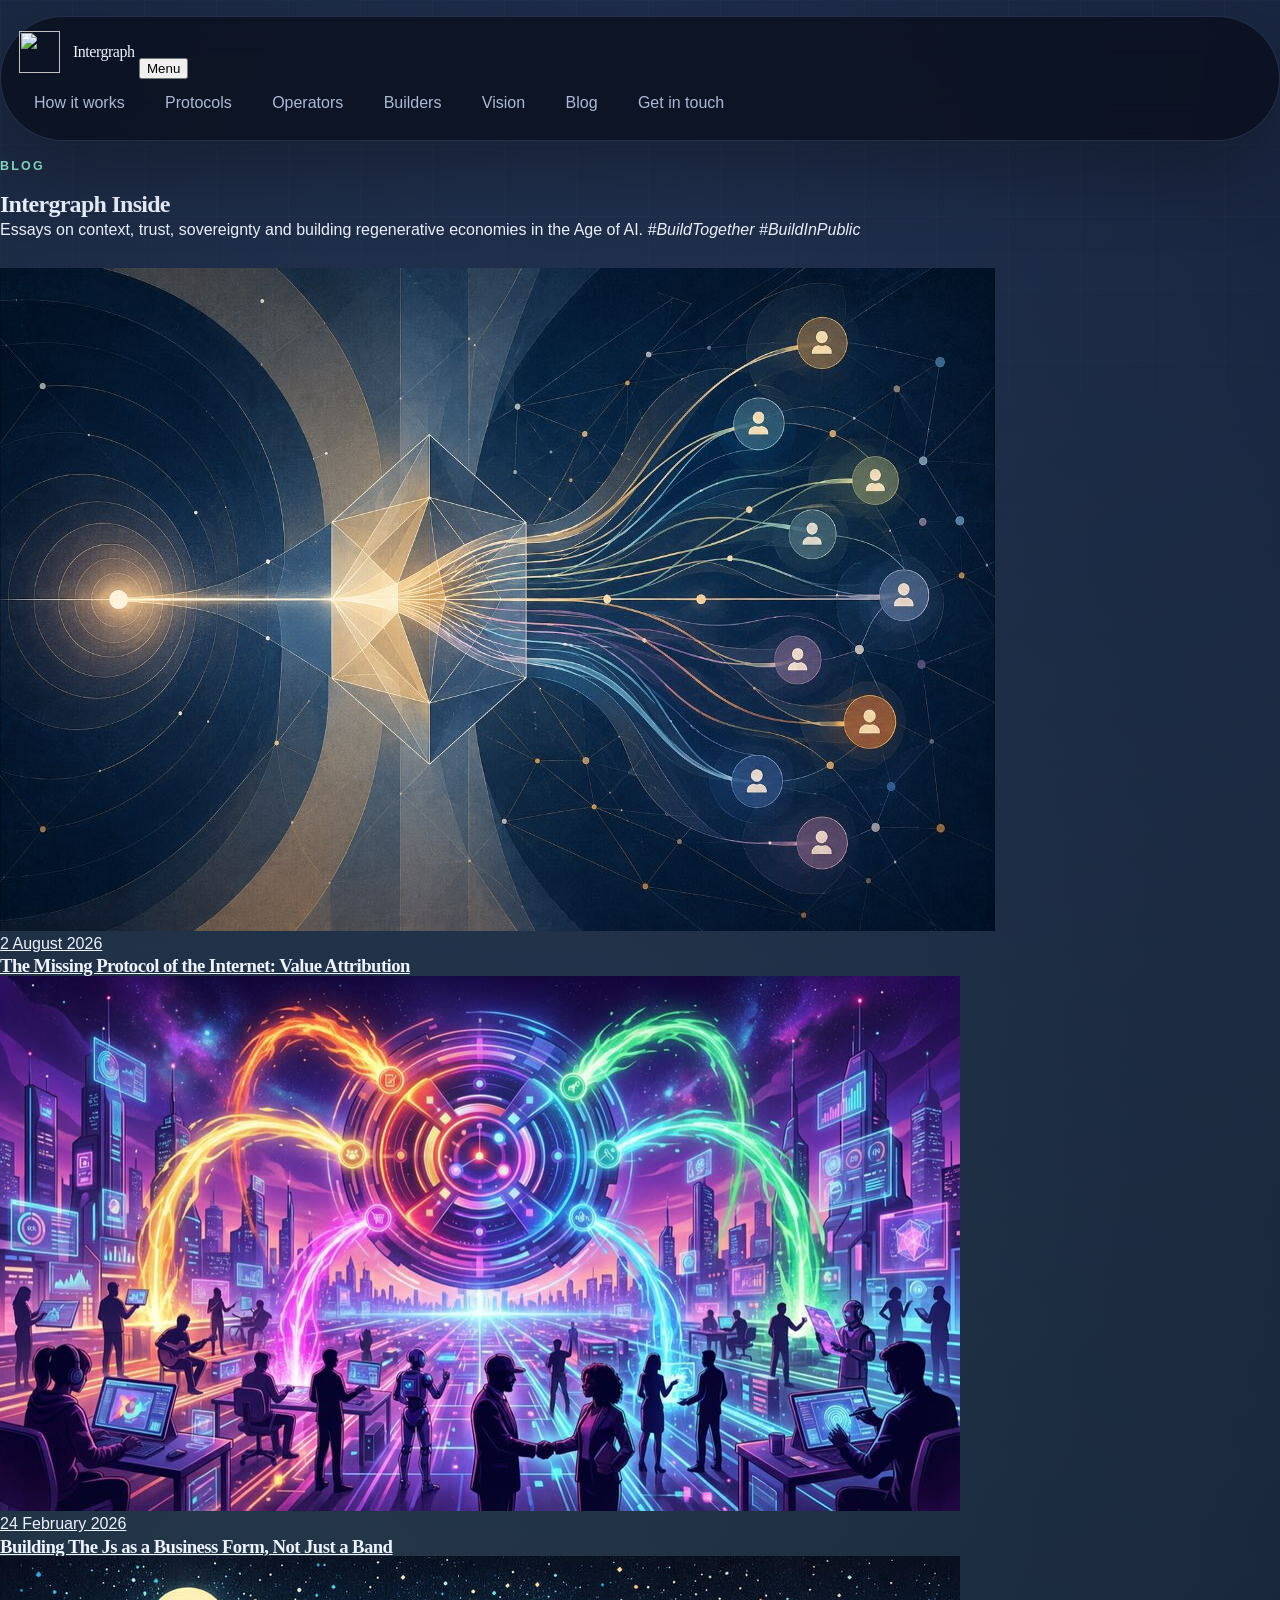
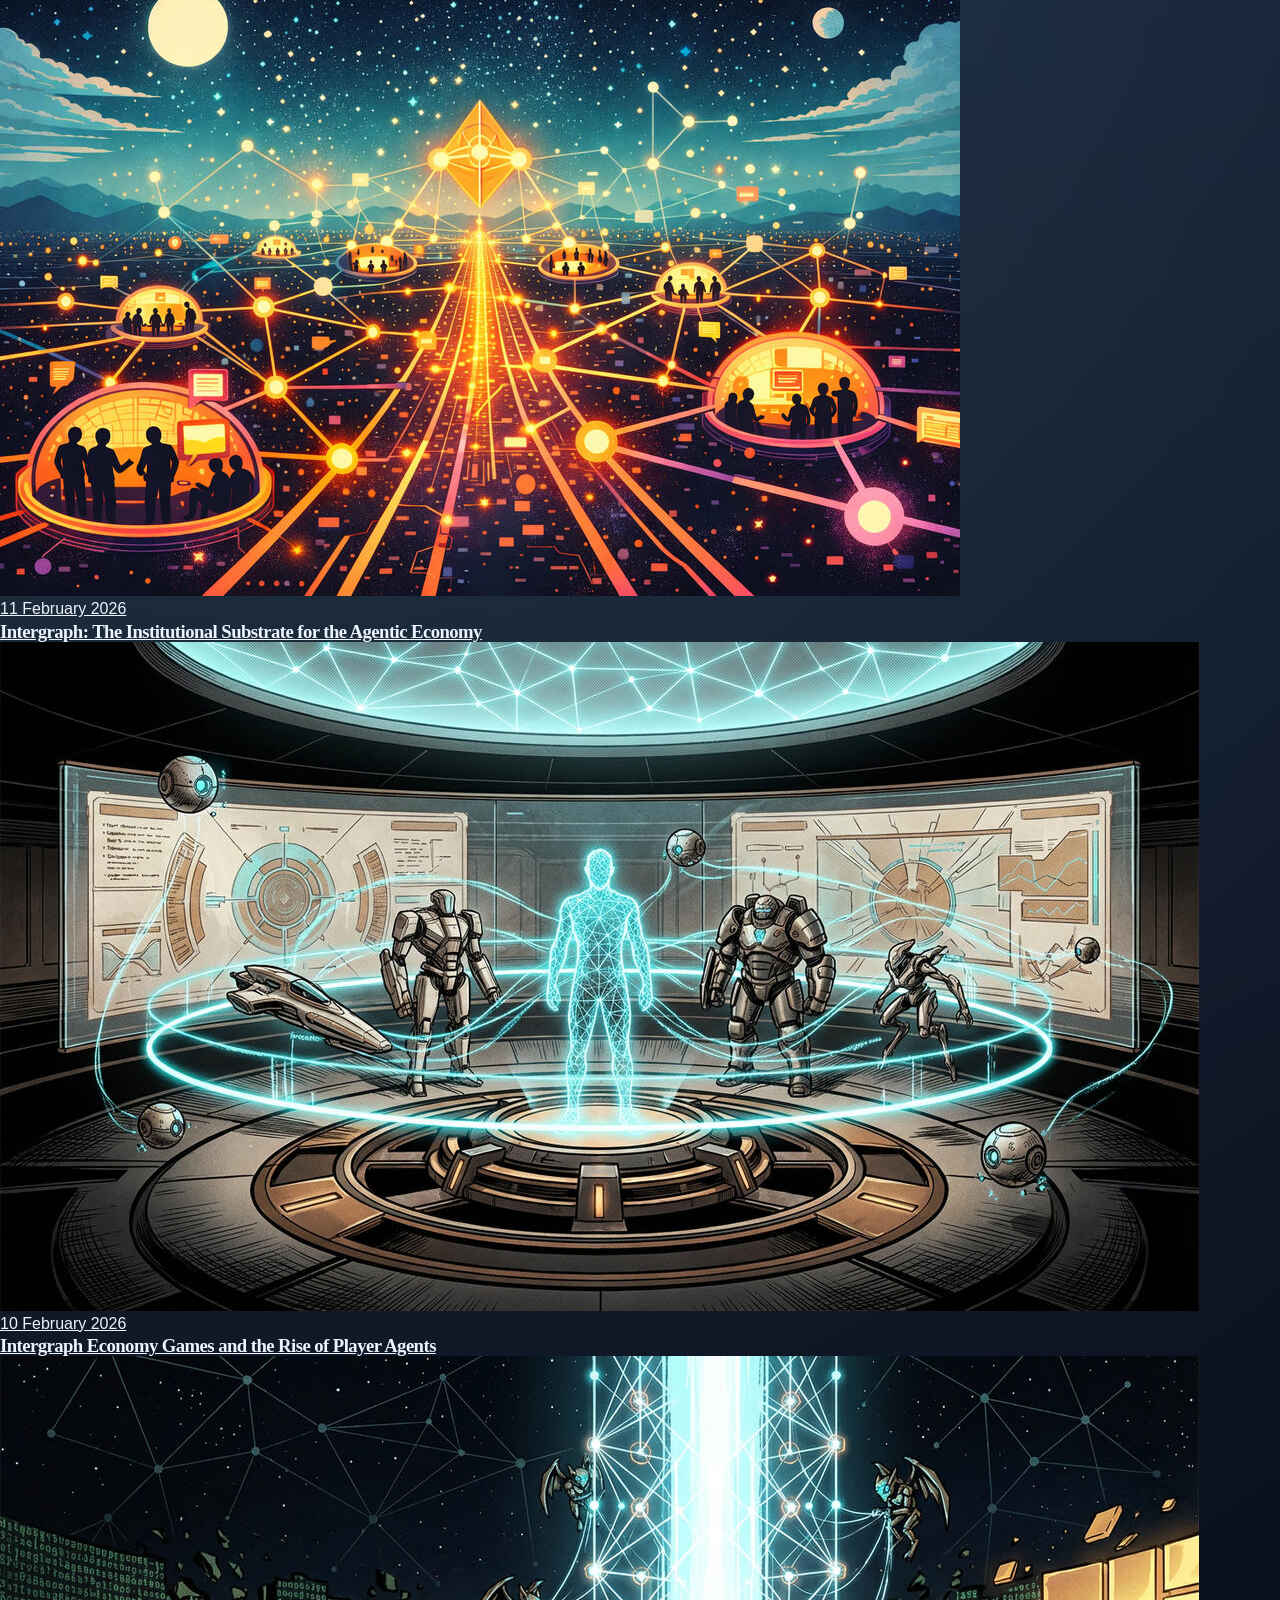
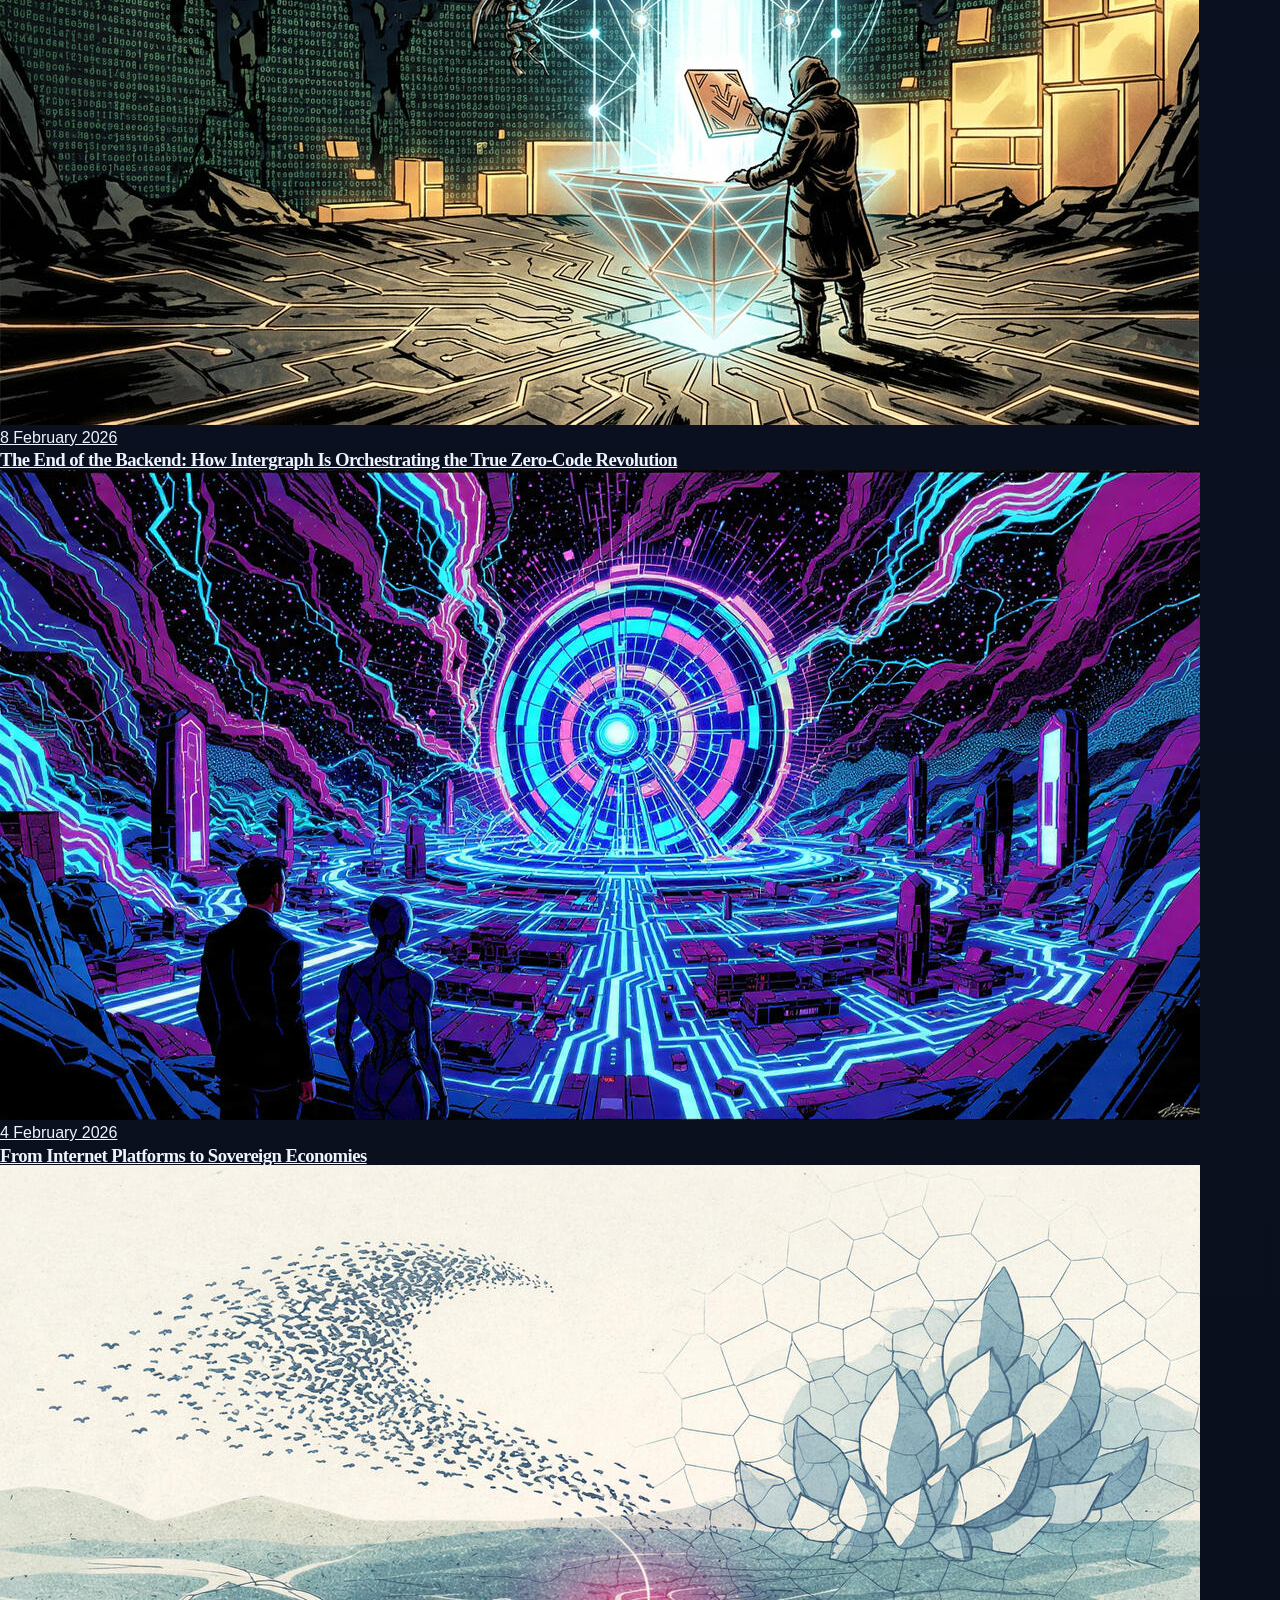
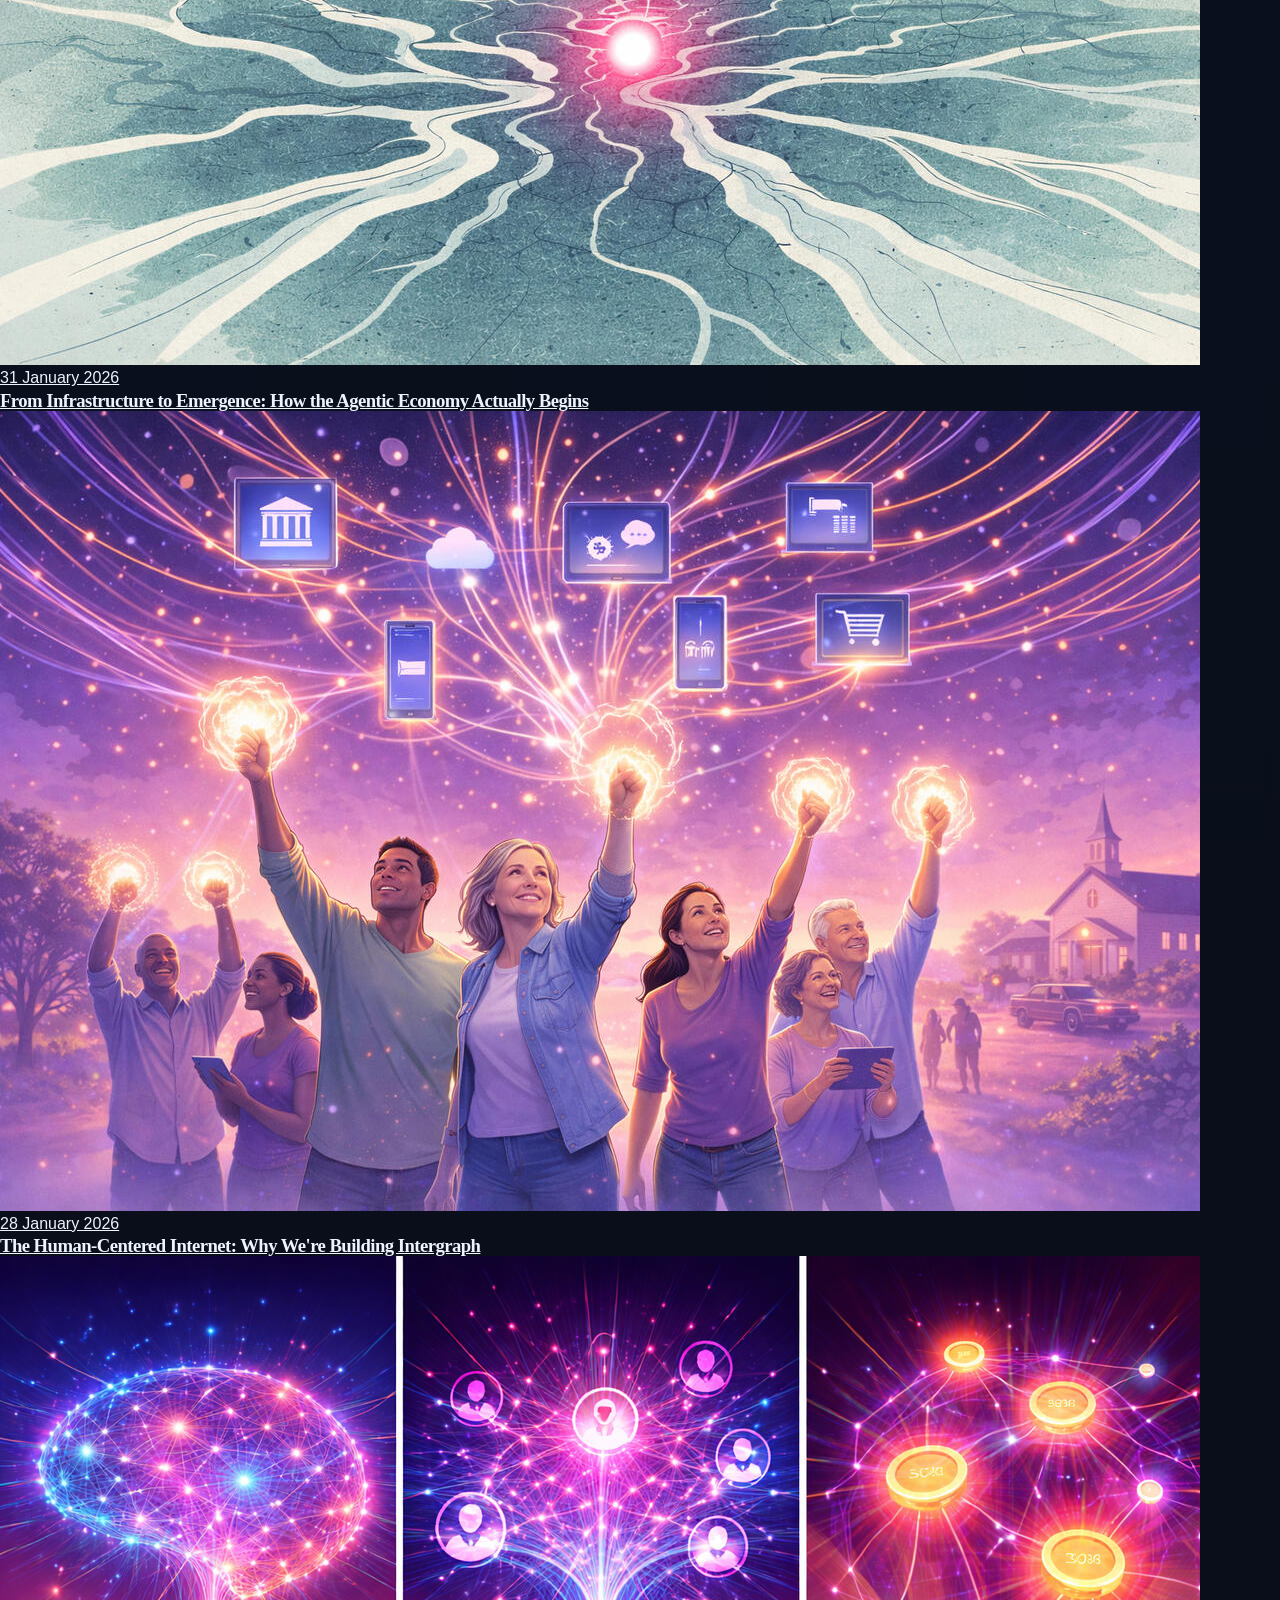
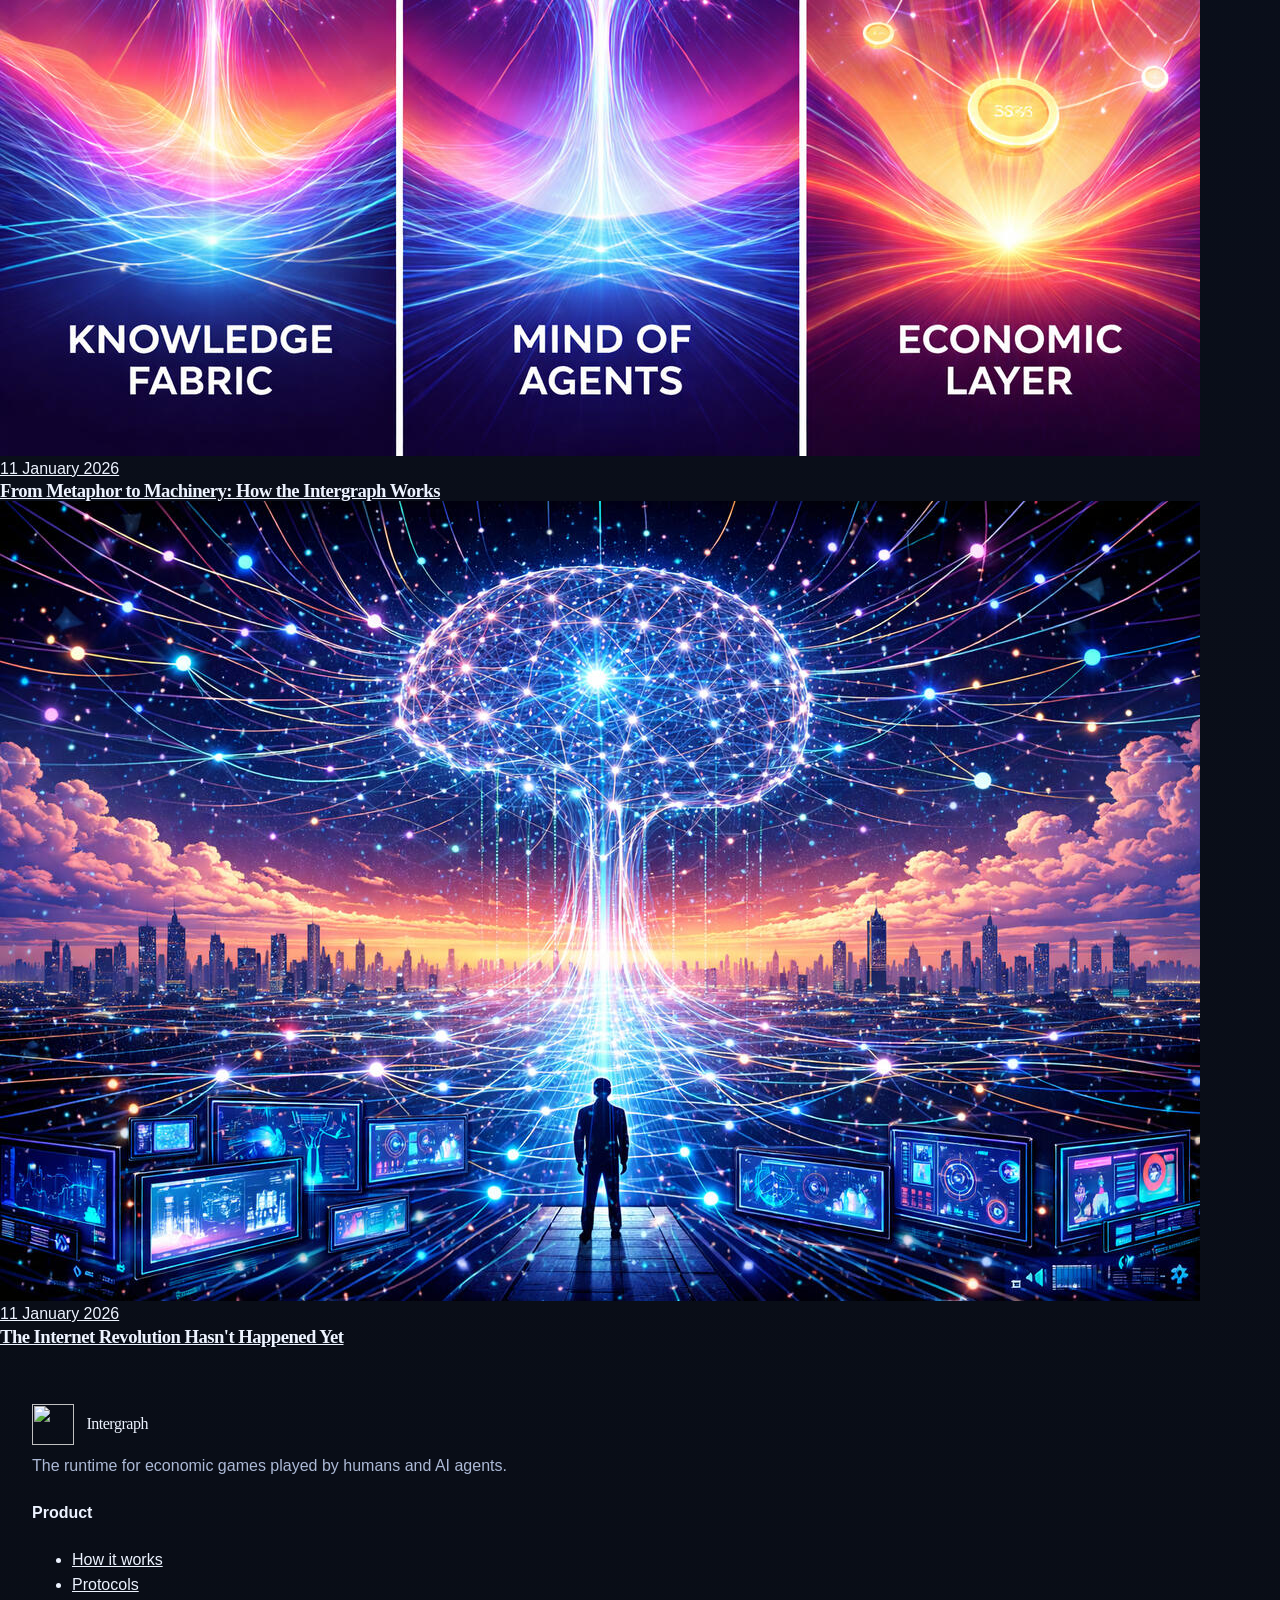
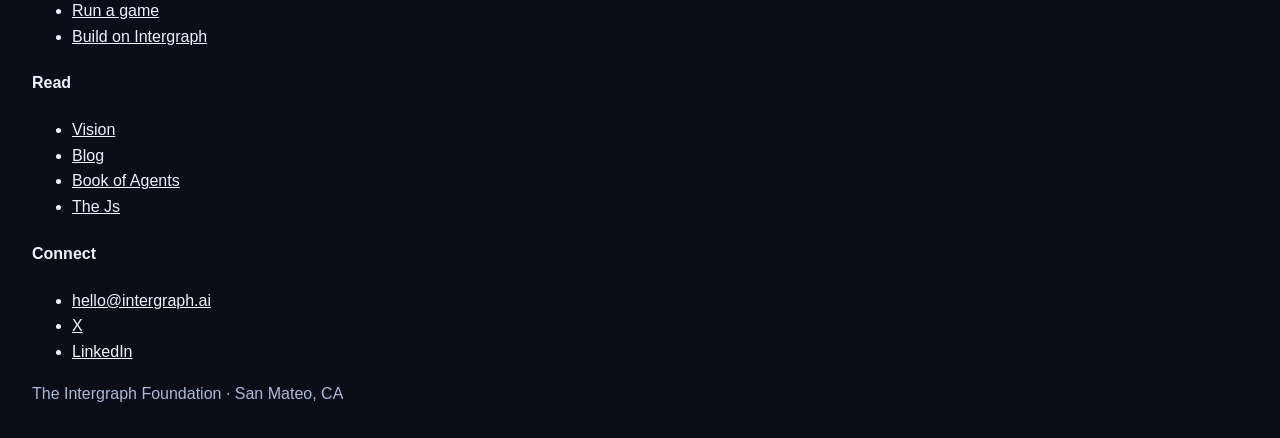
==== blog.html @ 526eb5ce "Move vision, team and contact to vision.html; add blog page and README Co-Authored-By: Claude Opus 5" ====
<!doctype html>
<html lang="en">
  <head>
    <meta charset="utf-8" />
    <meta name="viewport" content="width=device-width, initial-scale=1" />
    <title>Blog · Intergraph</title>
    <meta name="description" content="Intergraph Inside: essays on context, trust, sovereignty and regenerative economies." />
    <meta property="og:title" content="Blog · Intergraph" />
    <meta property="og:description" content="Intergraph Inside: essays on context, trust, sovereignty and regenerative economies." />
    <meta property="og:type" content="website" />
    <meta property="og:image" content="https://intergraph.ai/assets/images/card.jpg" />
    <meta property="og:url" content="https://intergraph.ai/blog.html" />
    <link rel="icon" href="assets/images/logo.png" />
    <link rel="stylesheet" href="styles.css" />
  </head>
  <body>
    <header class="site-header">
      <div class="wrap header-inner">
        <a class="brand" href="index.html">
          <img src="assets/images/logo.png" alt="" width="34" height="34" />
          <span>Intergraph</span>
        </a>
        <button class="nav-toggle" type="button" aria-expanded="false" aria-controls="site-nav">Menu</button>
        <nav class="site-nav" id="site-nav" aria-label="Primary">
          <a href="how-it-works.html">How it works</a>
          <a href="protocols.html">Protocols</a>
          <a href="operators.html">Operators</a>
          <a href="builders.html">Builders</a>
          <a href="vision.html">Vision</a>
          <a href="blog.html">Blog</a>
          <a class="nav-cta" href="mailto:hello@intergraph.ai">Get in touch</a>
        </nav>
      </div>
    </header>

    <main>
      <section class="page-hero">
        <div class="wrap">
          <p class="eyebrow">Blog</p>
          <h1>Intergraph Inside</h1>
          <p class="lede">
            Essays on context, trust, sovereignty and building regenerative economies in the Age of
            AI. <em>#BuildTogether #BuildInPublic</em>
          </p>
        </div>
      </section>

      <section class="section">
        <div class="wrap grid grid-3">
          <a class="card post-card" href="https://www.awake.ventures/p/the-missing-protocol-of-the-internet-value-attribution-fcytolyjbrwho7w7" target="_blank" rel="noreferrer">
            <img src="assets/images/image15.jpg" alt="" loading="lazy" />
            <div><time datetime="2026-08-02">2 August 2026</time><h3>The Missing Protocol of the Internet: Value Attribution</h3></div>
          </a>
          <a class="card post-card" href="https://www.awake.ventures/p/building-the-js-as-a-business-form-not-just-a-band-jkzgqkueb82znxf4" target="_blank" rel="noreferrer">
            <img src="assets/images/image14.jpg" alt="" loading="lazy" />
            <div><time datetime="2026-02-24">24 February 2026</time><h3>Building The Js as a Business Form, Not Just a Band</h3></div>
          </a>
          <a class="card post-card" href="https://www.awake.ventures/p/intergraph-the-institutional-substrate-for-the-agentic-economy-n8fk56ltr461ymui" target="_blank" rel="noreferrer">
            <img src="assets/images/image13.jpg" alt="" loading="lazy" />
            <div><time datetime="2026-02-11">11 February 2026</time><h3>Intergraph: The Institutional Substrate for the Agentic Economy</h3></div>
          </a>
          <a class="card post-card" href="https://www.awake.ventures/p/intergraph-economy-games-and-the-rise-of-player-agents-1vlskvpeoc2h6q0u" target="_blank" rel="noreferrer">
            <img src="assets/images/image10.jpg" alt="" loading="lazy" />
            <div><time datetime="2026-02-10">10 February 2026</time><h3>Intergraph Economy Games and the Rise of Player Agents</h3></div>
          </a>
          <a class="card post-card" href="https://www.awake.ventures/p/the-end-of-the-backend-how-intergraph-is-orchestrating-the-true-zerocode-revolution-yx8cnd2tygmxyt25" target="_blank" rel="noreferrer">
            <img src="assets/images/image01.jpg" alt="" loading="lazy" />
            <div><time datetime="2026-02-08">8 February 2026</time><h3>The End of the Backend: How Intergraph Is Orchestrating the True Zero‑Code Revolution</h3></div>
          </a>
          <a class="card post-card" href="https://www.awake.ventures/p/from-internet-platforms-to-sovereign-economies-c7xu00wvlhmktltr" target="_blank" rel="noreferrer">
            <img src="assets/images/image08.jpg" alt="" loading="lazy" />
            <div><time datetime="2026-02-04">4 February 2026</time><h3>From Internet Platforms to Sovereign Economies</h3></div>
          </a>
          <a class="card post-card" href="https://www.awake.ventures/p/from-infrastructure-to-emergence-how-the-agentic-economy-actually-begins-s2h5edu0q4ox8d30" target="_blank" rel="noreferrer">
            <img src="assets/images/image05.jpg" alt="" loading="lazy" />
            <div><time datetime="2026-01-31">31 January 2026</time><h3>From Infrastructure to Emergence: How the Agentic Economy Actually Begins</h3></div>
          </a>
          <a class="card post-card" href="https://www.awake.ventures/p/the-human-centered-internet-why-were-building-intergraph-967ids7xhl5o44b8" target="_blank" rel="noreferrer">
            <img src="assets/images/image06.jpg" alt="" loading="lazy" />
            <div><time datetime="2026-01-28">28 January 2026</time><h3>The Human-Centered Internet: Why We're Building Intergraph</h3></div>
          </a>
          <a class="card post-card" href="https://www.awake.ventures/p/from-metaphor-to-machinery-how-the-intergraph-works-i412mglx9ot097x4" target="_blank" rel="noreferrer">
            <img src="assets/images/image07.jpg" alt="" loading="lazy" />
            <div><time datetime="2026-01-11">11 January 2026</time><h3>From Metaphor to Machinery: How the Intergraph Works</h3></div>
          </a>
          <a class="card post-card" href="https://www.awake.ventures/p/the-internet-revolution-hasnt-happened-yet-upe2ppjrzd1y9skc" target="_blank" rel="noreferrer">
            <img src="assets/images/image04.jpg" alt="" loading="lazy" />
            <div><time datetime="2026-01-11">11 January 2026</time><h3>The Internet Revolution Hasn't Happened Yet</h3></div>
          </a>
        </div>
      </section>
    </main>

    <footer class="site-footer">
      <div class="wrap">
        <div class="footer-grid">
          <div>
            <a class="brand" href="index.html">
              <img src="assets/images/logo.png" alt="" width="34" height="34" />
              <span>Intergraph</span>
            </a>
            <p class="footer-note">The runtime for economic games played by humans and AI agents.</p>
          </div>
          <div>
            <h4>Product</h4>
            <ul>
              <li><a href="how-it-works.html">How it works</a></li>
              <li><a href="protocols.html">Protocols</a></li>
              <li><a href="operators.html">Run a game</a></li>
              <li><a href="builders.html">Build on Intergraph</a></li>
            </ul>
          </div>
          <div>
            <h4>Read</h4>
            <ul>
              <li><a href="vision.html">Vision</a></li>
              <li><a href="blog.html">Blog</a></li>
              <li><a href="https://BookOfAgents.com" target="_blank" rel="noreferrer">Book of Agents</a></li>
              <li><a href="https://www.jointhejs.com" target="_blank" rel="noreferrer">The Js</a></li>
            </ul>
          </div>
          <div>
            <h4>Connect</h4>
            <ul>
              <li><a href="mailto:hello@intergraph.ai">hello@intergraph.ai</a></li>
              <li><a href="https://x.com/IntergraphAI" target="_blank" rel="noreferrer">X</a></li>
              <li><a href="https://www.linkedin.com/company/intergraph-ai" target="_blank" rel="noreferrer">LinkedIn</a></li>
            </ul>
          </div>
        </div>
        <p class="footer-note">The Intergraph Foundation · San Mateo, CA</p>
      </div>
    </footer>

    <script src="script.js"></script>
  </body>
</html>
---- styles.css ----
:root {
  --bg: #0b1020;
  --bg-soft: rgba(12, 20, 38, 0.78);
  --panel: rgba(17, 27, 50, 0.8);
  --panel-strong: rgba(10, 16, 31, 0.9);
  --line: rgba(160, 186, 255, 0.16);
  --line-strong: rgba(160, 186, 255, 0.28);
  --text: #edf3ff;
  --muted: #acb9d6;
  --accent: #8ee3cf;
  --accent-strong: #ffc76b;
  --shadow: 0 30px 80px rgba(0, 0, 0, 0.28);
  --radius: 28px;
  --radius-sm: 18px;
  --max-width: 1240px;
}

* {
  box-sizing: border-box;
}

html {
  scroll-behavior: smooth;
}

body {
  margin: 0;
  min-width: 320px;
  color: var(--text);
  background:
    radial-gradient(circle at top, rgba(122, 162, 255, 0.2), transparent 34%),
    radial-gradient(circle at 20% 20%, rgba(142, 227, 207, 0.14), transparent 26%),
    linear-gradient(180deg, #08101f 0%, #0b1020 40%, #090d16 100%);
  font-family: "Avenir Next", "Segoe UI", "Helvetica Neue", sans-serif;
  line-height: 1.6;
}

body::before {
  position: fixed;
  inset: 0;
  z-index: -1;
  pointer-events: none;
  content: "";
  background-image:
    linear-gradient(rgba(255, 255, 255, 0.045) 1px, transparent 1px),
    linear-gradient(90deg, rgba(255, 255, 255, 0.045) 1px, transparent 1px);
  background-size: 72px 72px;
  mask-image: linear-gradient(180deg, rgba(255, 255, 255, 0.45), transparent 88%);
}

a {
  color: inherit;
}

img {
  display: block;
  max-width: 100%;
}

h1,
h2,
h3,
.brand span {
  margin: 0;
  line-height: 1.05;
  letter-spacing: -0.03em;
  font-family: "Iowan Old Style", "Palatino Linotype", "Book Antiqua", Georgia, serif;
}

p {
  margin: 0;
}

.page-shell {
  width: min(calc(100% - 2rem), var(--max-width));
  margin: 0 auto;
  padding: 1.25rem 0 4rem;
}

.site-header {
  position: sticky;
  top: 1rem;
  z-index: 10;
  display: flex;
  align-items: center;
  justify-content: space-between;
  gap: 1rem;
  padding: 0.9rem 1.1rem;
  margin-bottom: 2rem;
  border: 1px solid var(--line);
  border-radius: 999px;
  background: rgba(8, 12, 24, 0.72);
  box-shadow: var(--shadow);
  backdrop-filter: blur(18px);
}

.brand {
  display: inline-flex;
  align-items: center;
  gap: 0.8rem;
  text-decoration: none;
  font-size: 1rem;
}

.brand img {
  width: 2.6rem;
  height: 2.6rem;
  object-fit: contain;
}

.site-nav,
.footer-nav {
  display: flex;
  flex-wrap: wrap;
  justify-content: flex-end;
  gap: 0.6rem;
}

.site-nav a,
.footer-nav a {
  padding: 0.55rem 0.9rem;
  border: 1px solid transparent;
  border-radius: 999px;
  color: var(--muted);
  text-decoration: none;
  transition:
    border-color 160ms ease,
    color 160ms ease,
    background 160ms ease,
    transform 160ms ease;
}

.site-nav a:hover,
.footer-nav a:hover,
.site-nav a:focus-visible,
.footer-nav a:focus-visible,
.button:hover,
.button:focus-visible {
  color: var(--text);
  border-color: var(--line-strong);
  background: rgba(255, 255, 255, 0.05);
  transform: translateY(-1px);
}

.section {
  margin-top: 1.6rem;
}

.hero,
.section-split {
  display: grid;
  grid-template-columns: minmax(0, 1.15fr) minmax(0, 0.85fr);
  gap: 1.25rem;
}

.surface {
  position: relative;
  overflow: hidden;
  border: 1px solid var(--line);
  border-radius: var(--radius);
  background:
    linear-gradient(180deg, rgba(255, 255, 255, 0.04), rgba(255, 255, 255, 0.01)),
    var(--bg-soft);
  box-shadow: var(--shadow);
  backdrop-filter: blur(16px);
}

.surface::after {
  position: absolute;
  inset: 0;
  pointer-events: none;
  content: "";
  border-radius: inherit;
  background: linear-gradient(135deg, rgba(255, 255, 255, 0.08), transparent 28%);
}

.hero-copy,
.hero-art,
.section-intro,
.profile-card,
.section-head,
.longform,
.horizon,
.site-footer {
  padding: clamp(1.4rem, 2.5vw, 2.4rem);
}

.hero-copy {
  display: flex;
  flex-direction: column;
  justify-content: center;
  min-height: 34rem;
}

.eyebrow {
  margin-bottom: 0.9rem;
  color: var(--accent);
  font-size: 0.78rem;
  font-weight: 700;
  letter-spacing: 0.18em;
  text-transform: uppercase;
}

.hero-copy h1,
.section-intro h2,
.longform h2,
.horizon h2 {
  max-width: 13ch;
  font-size: clamp(3rem, 6vw, 5.75rem);
}

.copy,
.section-intro,
.section-head p,
.feature-card p,
.principles-grid p,
.site-footer p,
.profile-copy p,
.blog-card p {
  color: var(--muted);
}

.stack {
  display: grid;
  gap: 1rem;
}

.hero-actions,
.section-actions {
  display: flex;
  flex-wrap: wrap;
  gap: 0.8rem;
  margin-top: 2rem;
}

.button {
  display: inline-flex;
  align-items: center;
  justify-content: center;
  min-height: 3rem;
  padding: 0.8rem 1.25rem;
  border: 1px solid var(--line-strong);
  border-radius: 999px;
  text-decoration: none;
  transition:
    border-color 160ms ease,
    color 160ms ease,
    background 160ms ease,
    transform 160ms ease;
}

.button-primary {
  color: #08101f;
  background: linear-gradient(135deg, var(--accent) 0%, #b3ffe8 100%);
}

.button-secondary {
  background: rgba(255, 255, 255, 0.04);
}

.hero-art {
  display: grid;
  align-content: space-between;
  min-height: 34rem;
  background:
    radial-gradient(circle at top right, rgba(255, 199, 107, 0.18), transparent 34%),
    linear-gradient(180deg, rgba(255, 255, 255, 0.04), rgba(255, 255, 255, 0.01)),
    var(--panel-strong);
}

.hero-logo {
  width: min(100%, 22rem);
  margin: 0 auto;
  filter: drop-shadow(0 25px 40px rgba(0, 0, 0, 0.3));
}

.hero-grid,
.feature-grid,
.principles-grid,
.blog-grid {
  display: grid;
  gap: 1rem;
}

.hero-grid {
  grid-template-columns: repeat(2, minmax(0, 1fr));
}

.mini-panel {
  padding: 1rem;
  border: 1px solid var(--line);
  border-radius: var(--radius-sm);
  background: rgba(255, 255, 255, 0.04);
}

.mini-label {
  display: block;
  margin-bottom: 0.45rem;
  color: var(--accent-strong);
  font-size: 0.78rem;
  letter-spacing: 0.08em;
  text-transform: uppercase;
}

.section-mark {
  width: min(100%, 10rem);
  margin-bottom: 1rem;
}

.large-mark {
  width: min(100%, 14rem);
}

.profile-card {
  display: grid;
  gap: 1.5rem;
  align-items: center;
  background:
    radial-gradient(circle at top left, rgba(142, 227, 207, 0.16), transparent 34%),
    var(--panel);
}

.profile-photo {
  width: min(100%, 19rem);
  aspect-ratio: 4 / 4.7;
  margin: 0 auto;
  border-radius: 1.5rem;
  object-fit: cover;
}

.profile-copy h3,
.blog-card h3,
.feature-card h3,
.principles-grid h3 {
  margin-bottom: 0.6rem;
  font-size: clamp(1.45rem, 2.3vw, 2rem);
}

.blog-shell,
.manifesto {
  display: grid;
  gap: 1.25rem;
}

.section-head {
  display: grid;
  grid-template-columns: 1fr;
  gap: 1.1rem;
  align-items: start;
}

.section-head h2 {
  max-width: 10ch;
  font-size: clamp(2.6rem, 4.6vw, 4.2rem);
  margin-bottom: 0.75rem;
}

.section-head > div {
  min-width: 0;
}

.blog-grid {
  grid-template-columns: repeat(3, minmax(0, 1fr));
}

.blog-card {
  display: grid;
  gap: 1rem;
  padding: 1rem;
  border-radius: 1.5rem;
}

.blog-card img {
  width: 100%;
  aspect-ratio: 16 / 10;
  border-radius: 1rem;
  object-fit: cover;
}

.feature-grid,
.principles-grid {
  grid-template-columns: repeat(2, minmax(0, 1fr));
}

.feature-card,
.principles-grid article {
  padding: 1.4rem;
  border: 1px solid var(--line);
  border-radius: 1.4rem;
  background: rgba(255, 255, 255, 0.03);
}

.longform,
.horizon {
  display: grid;
  gap: 1.5rem;
}

.longform h2,
.horizon h2 {
  max-width: none;
  font-size: clamp(2.3rem, 4vw, 4rem);
}

.contact-form {
  display: grid;
  grid-template-columns: repeat(2, minmax(0, 1fr));
  gap: 0.9rem;
}

.contact-form label {
  display: block;
}

.contact-form-message,
.contact-form button {
  grid-column: 1 / -1;
}

.contact-form input,
.contact-form textarea {
  width: 100%;
  padding: 1rem 1.05rem;
  border: 1px solid var(--line);
  border-radius: 1rem;
  color: var(--text);
  background: rgba(4, 8, 18, 0.45);
  font: inherit;
}

.contact-form textarea {
  min-height: 10rem;
  resize: vertical;
}

.contact-form input::placeholder,
.contact-form textarea::placeholder {
  color: #7d8fb4;
}

.contact-form button {
  cursor: pointer;
  font: inherit;
}

.site-footer {
  display: grid;
  gap: 1rem;
  margin-top: 1.6rem;
}

.sr-only {
  position: absolute;
  width: 1px;
  height: 1px;
  padding: 0;
  margin: -1px;
  overflow: hidden;
  clip: rect(0, 0, 0, 0);
  white-space: nowrap;
  border: 0;
}

@media (max-width: 1100px) {
  .hero,
  .section-split,
  .section-head,
  .blog-grid,
  .feature-grid,
  .principles-grid {
    grid-template-columns: 1fr;
  }

  .hero-copy,
  .hero-art {
    min-height: auto;
  }
}

@media (max-width: 760px) {
  .page-shell {
    width: min(calc(100% - 1rem), var(--max-width));
    padding-top: 0.7rem;
  }

  .site-header {
    position: static;
    border-radius: 1.5rem;
    padding: 1rem;
  }

  .site-nav,
  .footer-nav {
    justify-content: flex-start;
  }

  .hero-copy h1,
  .section-head h2,
  .section-intro h2 {
    font-size: clamp(2.4rem, 12vw, 3.7rem);
  }

  .hero-grid,
  .contact-form {
    grid-template-columns: 1fr;
  }

  .hero-copy,
  .hero-art,
  .section-intro,
  .profile-card,
  .section-head,
  .longform,
  .horizon,
  .site-footer {
    padding: 1.2rem;
  }
}
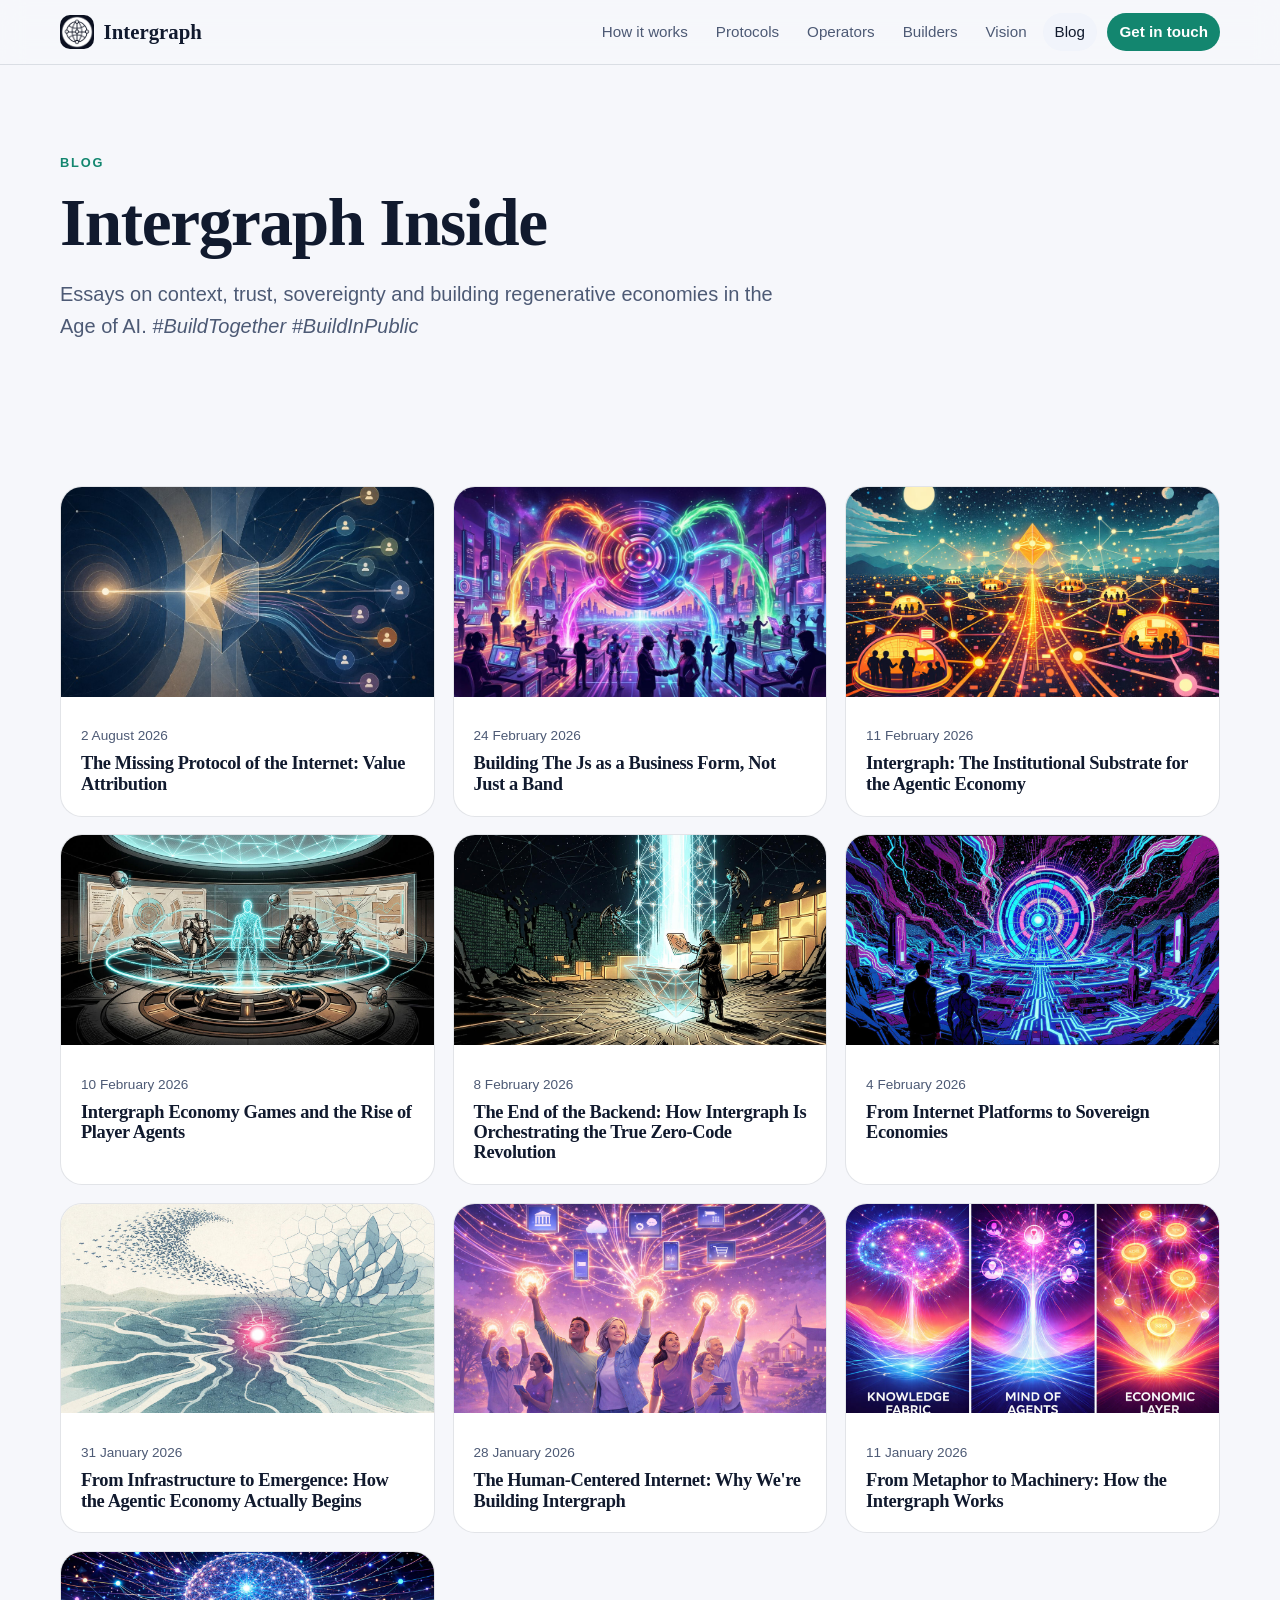
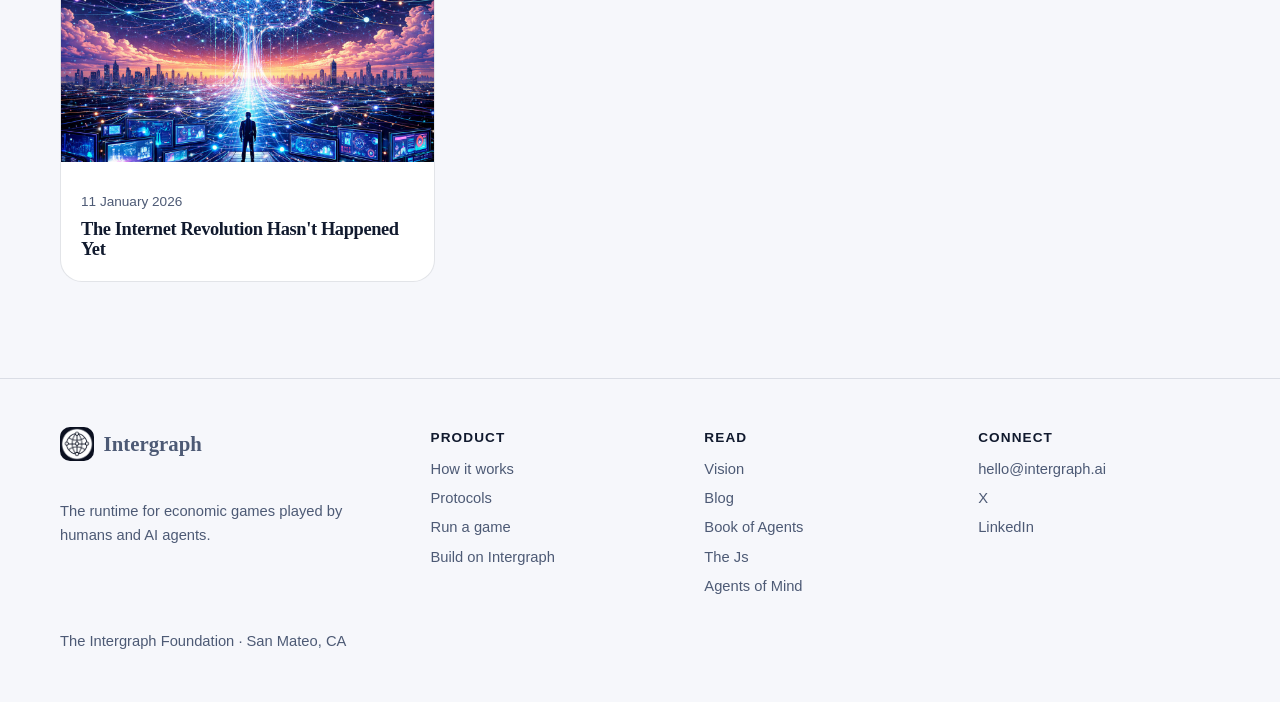
==== commit af1f595b: "Add Agents of Mind case study; drop stale coseller numbers - Home and Operators: Agents of Mind as a" ====
--- a/blog.html
+++ b/blog.html
@@ -117,6 +117,7 @@
               <li><a href="blog.html">Blog</a></li>
               <li><a href="https://BookOfAgents.com" target="_blank" rel="noreferrer">Book of Agents</a></li>
               <li><a href="https://www.jointhejs.com" target="_blank" rel="noreferrer">The Js</a></li>
+              <li><a href="https://agentsofmind.com" target="_blank" rel="noreferrer">Agents of Mind</a></li>
             </ul>
           </div>
           <div>
--- a/styles.css
+++ b/styles.css
@@ -1,18 +1,52 @@
+/* Intergraph site styles. Tokens first; dark is the default brand theme. */
 :root {
   --bg: #0b1020;
-  --bg-soft: rgba(12, 20, 38, 0.78);
-  --panel: rgba(17, 27, 50, 0.8);
-  --panel-strong: rgba(10, 16, 31, 0.9);
+  --bg-2: #0e1528;
+  --panel: #121b33;
+  --panel-2: #172242;
   --line: rgba(160, 186, 255, 0.16);
-  --line-strong: rgba(160, 186, 255, 0.28);
+  --line-strong: rgba(160, 186, 255, 0.32);
   --text: #edf3ff;
   --muted: #acb9d6;
   --accent: #8ee3cf;
+  --accent-ink: #0b1020;
   --accent-strong: #ffc76b;
-  --shadow: 0 30px 80px rgba(0, 0, 0, 0.28);
-  --radius: 28px;
-  --radius-sm: 18px;
-  --max-width: 1240px;
+  --blue: #9db8ff;
+  --code-bg: #0a1122;
+  --badge-live: #8ee3cf;
+  --badge-lib: #9db8ff;
+  --badge-progress: #ffc76b;
+  --badge-planned: #acb9d6;
+  --radius: 22px;
+  --radius-sm: 14px;
+  --max-width: 1160px;
+  --serif: "Iowan Old Style", "Palatino Linotype", "Book Antiqua", Georgia, serif;
+  --sans: "Avenir Next", "Segoe UI", "Helvetica Neue", Arial, sans-serif;
+  --mono: ui-monospace, "SFMono-Regular", Menlo, Consolas, monospace;
+  color-scheme: dark;
+}
+
+@media (prefers-color-scheme: light) {
+  :root:not([data-theme="dark"]) {
+    --bg: #f6f7fb;
+    --bg-2: #eef1f8;
+    --panel: #ffffff;
+    --panel-2: #f1f4fb;
+    --line: rgba(20, 34, 70, 0.12);
+    --line-strong: rgba(20, 34, 70, 0.24);
+    --text: #111a2e;
+    --muted: #4d5a75;
+    --accent: #13866f;
+    --accent-ink: #ffffff;
+    --accent-strong: #a8640a;
+    --blue: #3557b7;
+    --code-bg: #0f1730;
+    --badge-live: #13866f;
+    --badge-lib: #3557b7;
+    --badge-progress: #a8640a;
+    --badge-planned: #5d6880;
+    color-scheme: light;
+  }
 }
 
 * {
@@ -26,30 +60,12 @@
 body {
   margin: 0;
   min-width: 320px;
+  background: var(--bg);
   color: var(--text);
-  background:
-    radial-gradient(circle at top, rgba(122, 162, 255, 0.2), transparent 34%),
-    radial-gradient(circle at 20% 20%, rgba(142, 227, 207, 0.14), transparent 26%),
-    linear-gradient(180deg, #08101f 0%, #0b1020 40%, #090d16 100%);
-  font-family: "Avenir Next", "Segoe UI", "Helvetica Neue", sans-serif;
+  font-family: var(--sans);
+  font-size: 17px;
   line-height: 1.6;
-}
-
-body::before {
-  position: fixed;
-  inset: 0;
-  z-index: -1;
-  pointer-events: none;
-  content: "";
-  background-image:
-    linear-gradient(rgba(255, 255, 255, 0.045) 1px, transparent 1px),
-    linear-gradient(90deg, rgba(255, 255, 255, 0.045) 1px, transparent 1px);
-  background-size: 72px 72px;
-  mask-image: linear-gradient(180deg, rgba(255, 255, 255, 0.45), transparent 88%);
-}
-
-a {
-  color: inherit;
+  overflow-x: hidden;
 }
 
 img {
@@ -57,179 +73,268 @@
   max-width: 100%;
 }
 
+a {
+  color: inherit;
+}
+
+p {
+  margin: 0;
+}
+
 h1,
 h2,
-h3,
-.brand span {
+h3 {
   margin: 0;
-  line-height: 1.05;
-  letter-spacing: -0.03em;
-  font-family: "Iowan Old Style", "Palatino Linotype", "Book Antiqua", Georgia, serif;
-}
-
-p {
+  font-family: var(--serif);
+  font-weight: 600;
+  line-height: 1.1;
+  letter-spacing: -0.02em;
+}
+
+h1 {
+  font-size: clamp(2.3rem, 6vw, 4.2rem);
+}
+
+h2 {
+  font-size: clamp(1.8rem, 3.6vw, 2.6rem);
+}
+
+h3 {
+  font-size: 1.25rem;
+}
+
+code,
+pre {
+  font-family: var(--mono);
+  font-size: 0.88em;
+}
+
+:not(pre) > code {
+  padding: 0.1em 0.35em;
+  border: 1px solid var(--line);
+  border-radius: 6px;
+  background: var(--panel-2);
+  overflow-wrap: anywhere;
+}
+
+pre {
   margin: 0;
-}
-
-.page-shell {
-  width: min(calc(100% - 2rem), var(--max-width));
+  padding: 1.1rem 1.25rem;
+  overflow-x: auto;
+  border: 1px solid var(--line);
+  border-radius: var(--radius-sm);
+  background: var(--code-bg);
+  color: #dbe6ff;
+  line-height: 1.55;
+}
+
+.sr-only {
+  position: absolute;
+  width: 1px;
+  height: 1px;
+  overflow: hidden;
+  clip: rect(0 0 0 0);
+  white-space: nowrap;
+}
+
+.wrap {
+  width: min(calc(100% - 32px), var(--max-width));
   margin: 0 auto;
-  padding: 1.25rem 0 4rem;
-}
-
+}
+
+/* Header */
 .site-header {
   position: sticky;
-  top: 1rem;
+  top: 0;
   z-index: 10;
+  border-bottom: 1px solid var(--line);
+  background: color-mix(in srgb, var(--bg) 88%, transparent);
+  backdrop-filter: blur(12px);
+}
+
+.header-inner {
   display: flex;
   align-items: center;
   justify-content: space-between;
   gap: 1rem;
-  padding: 0.9rem 1.1rem;
-  margin-bottom: 2rem;
-  border: 1px solid var(--line);
-  border-radius: 999px;
-  background: rgba(8, 12, 24, 0.72);
-  box-shadow: var(--shadow);
-  backdrop-filter: blur(18px);
+  min-height: 64px;
 }
 
 .brand {
   display: inline-flex;
   align-items: center;
-  gap: 0.8rem;
+  gap: 0.6rem;
   text-decoration: none;
-  font-size: 1rem;
+  font-family: var(--serif);
+  font-size: 1.3rem;
+  font-weight: 600;
 }
 
 .brand img {
-  width: 2.6rem;
-  height: 2.6rem;
-  object-fit: contain;
-}
-
-.site-nav,
-.footer-nav {
+  width: 34px;
+  height: 34px;
+  border-radius: 10px;
+  background: #0b1020; /* logo artwork is light; keep it legible in light theme */
+}
+
+.site-nav {
+  display: flex;
+  align-items: center;
+  gap: 0.25rem;
+}
+
+.site-nav a {
+  padding: 0.45rem 0.75rem;
+  border-radius: 999px;
+  color: var(--muted);
+  font-size: 0.95rem;
+  text-decoration: none;
+}
+
+.site-nav a:hover,
+.site-nav a[aria-current="page"] {
+  color: var(--text);
+  background: var(--panel-2);
+}
+
+.site-nav .nav-cta {
+  margin-left: 0.4rem;
+  color: var(--accent-ink);
+  background: var(--accent);
+  font-weight: 600;
+}
+
+.site-nav .nav-cta:hover {
+  color: var(--accent-ink);
+  background: var(--accent);
+  filter: brightness(1.08);
+}
+
+.nav-toggle {
+  display: none;
+  padding: 0.45rem 0.8rem;
+  border: 1px solid var(--line-strong);
+  border-radius: 999px;
+  background: transparent;
+  color: var(--text);
+  font: inherit;
+  font-size: 0.95rem;
+  cursor: pointer;
+}
+
+@media (max-width: 900px) {
+  .nav-toggle {
+    display: inline-block;
+  }
+
+  .site-nav {
+    position: absolute;
+    top: 100%;
+    right: 0;
+    left: 0;
+    display: none;
+    flex-direction: column;
+    align-items: stretch;
+    padding: 0.75rem 16px 1rem;
+    border-bottom: 1px solid var(--line);
+    background: var(--bg);
+  }
+
+  .site-nav.open {
+    display: flex;
+  }
+
+  .site-nav a {
+    padding: 0.7rem 0.9rem;
+  }
+
+  .site-nav .nav-cta {
+    margin: 0.4rem 0 0;
+    text-align: center;
+  }
+}
+
+/* Sections */
+.section {
+  padding: clamp(3.5rem, 8vw, 6rem) 0;
+}
+
+.section + .section {
+  border-top: 1px solid var(--line);
+}
+
+section[id] {
+  scroll-margin-top: 72px; /* clear the sticky header on anchor jumps */
+}
+
+.section-alt {
+  background: var(--bg-2);
+}
+
+.eyebrow {
+  margin-bottom: 0.8rem;
+  color: var(--accent);
+  font-size: 0.8rem;
+  font-weight: 700;
+  letter-spacing: 0.14em;
+  text-transform: uppercase;
+}
+
+.lede {
+  max-width: 46rem;
+  margin-top: 1.1rem;
+  color: var(--muted);
+  font-size: clamp(1.05rem, 2vw, 1.25rem);
+}
+
+.section-head {
+  max-width: 48rem;
+  margin-bottom: 2.5rem;
+}
+
+.section-head .lede {
+  font-size: 1.1rem;
+}
+
+.prose {
+  display: grid;
+  gap: 1rem;
+  max-width: 46rem;
+  color: var(--muted);
+}
+
+.prose strong {
+  color: var(--text);
+}
+
+/* Hero */
+.hero {
+  padding: clamp(3.5rem, 9vw, 7rem) 0 clamp(3rem, 7vw, 5rem);
+  background:
+    radial-gradient(circle at 80% 0%, color-mix(in srgb, var(--blue) 18%, transparent), transparent 45%),
+    radial-gradient(circle at 10% 30%, color-mix(in srgb, var(--accent) 12%, transparent), transparent 40%);
+}
+
+.hero-grid {
+  display: grid;
+  grid-template-columns: 1.15fr 0.85fr;
+  gap: clamp(2rem, 5vw, 4rem);
+  align-items: center;
+}
+
+.hero h1 em {
+  color: var(--accent);
+  font-style: normal;
+}
+
+.page-hero {
+  padding: clamp(3rem, 8vw, 5.5rem) 0 clamp(2rem, 5vw, 3rem);
+}
+
+.actions {
   display: flex;
   flex-wrap: wrap;
-  justify-content: flex-end;
-  gap: 0.6rem;
-}
-
-.site-nav a,
-.footer-nav a {
-  padding: 0.55rem 0.9rem;
-  border: 1px solid transparent;
-  border-radius: 999px;
-  color: var(--muted);
-  text-decoration: none;
-  transition:
-    border-color 160ms ease,
-    color 160ms ease,
-    background 160ms ease,
-    transform 160ms ease;
-}
-
-.site-nav a:hover,
-.footer-nav a:hover,
-.site-nav a:focus-visible,
-.footer-nav a:focus-visible,
-.button:hover,
-.button:focus-visible {
-  color: var(--text);
-  border-color: var(--line-strong);
-  background: rgba(255, 255, 255, 0.05);
-  transform: translateY(-1px);
-}
-
-.section {
-  margin-top: 1.6rem;
-}
-
-.hero,
-.section-split {
-  display: grid;
-  grid-template-columns: minmax(0, 1.15fr) minmax(0, 0.85fr);
-  gap: 1.25rem;
-}
-
-.surface {
-  position: relative;
-  overflow: hidden;
-  border: 1px solid var(--line);
-  border-radius: var(--radius);
-  background:
-    linear-gradient(180deg, rgba(255, 255, 255, 0.04), rgba(255, 255, 255, 0.01)),
-    var(--bg-soft);
-  box-shadow: var(--shadow);
-  backdrop-filter: blur(16px);
-}
-
-.surface::after {
-  position: absolute;
-  inset: 0;
-  pointer-events: none;
-  content: "";
-  border-radius: inherit;
-  background: linear-gradient(135deg, rgba(255, 255, 255, 0.08), transparent 28%);
-}
-
-.hero-copy,
-.hero-art,
-.section-intro,
-.profile-card,
-.section-head,
-.longform,
-.horizon,
-.site-footer {
-  padding: clamp(1.4rem, 2.5vw, 2.4rem);
-}
-
-.hero-copy {
-  display: flex;
-  flex-direction: column;
-  justify-content: center;
-  min-height: 34rem;
-}
-
-.eyebrow {
-  margin-bottom: 0.9rem;
-  color: var(--accent);
-  font-size: 0.78rem;
-  font-weight: 700;
-  letter-spacing: 0.18em;
-  text-transform: uppercase;
-}
-
-.hero-copy h1,
-.section-intro h2,
-.longform h2,
-.horizon h2 {
-  max-width: 13ch;
-  font-size: clamp(3rem, 6vw, 5.75rem);
-}
-
-.copy,
-.section-intro,
-.section-head p,
-.feature-card p,
-.principles-grid p,
-.site-footer p,
-.profile-copy p,
-.blog-card p {
-  color: var(--muted);
-}
-
-.stack {
-  display: grid;
-  gap: 1rem;
-}
-
-.hero-actions,
-.section-actions {
-  display: flex;
-  flex-wrap: wrap;
-  gap: 0.8rem;
+  gap: 0.75rem;
   margin-top: 2rem;
 }
 
@@ -237,282 +342,677 @@
   display: inline-flex;
   align-items: center;
   justify-content: center;
-  min-height: 3rem;
-  padding: 0.8rem 1.25rem;
+  min-height: 46px;
+  padding: 0.7rem 1.3rem;
   border: 1px solid var(--line-strong);
   border-radius: 999px;
+  color: var(--text);
+  font: inherit;
+  font-weight: 600;
   text-decoration: none;
-  transition:
-    border-color 160ms ease,
-    color 160ms ease,
-    background 160ms ease,
-    transform 160ms ease;
+  cursor: pointer;
+  transition: transform 150ms ease, border-color 150ms ease;
+}
+
+.button:hover {
+  transform: translateY(-1px);
+  border-color: var(--accent);
 }
 
 .button-primary {
-  color: #08101f;
-  background: linear-gradient(135deg, var(--accent) 0%, #b3ffe8 100%);
-}
-
-.button-secondary {
-  background: rgba(255, 255, 255, 0.04);
-}
-
-.hero-art {
-  display: grid;
-  align-content: space-between;
-  min-height: 34rem;
-  background:
-    radial-gradient(circle at top right, rgba(255, 199, 107, 0.18), transparent 34%),
-    linear-gradient(180deg, rgba(255, 255, 255, 0.04), rgba(255, 255, 255, 0.01)),
-    var(--panel-strong);
-}
-
-.hero-logo {
-  width: min(100%, 22rem);
-  margin: 0 auto;
-  filter: drop-shadow(0 25px 40px rgba(0, 0, 0, 0.3));
-}
-
-.hero-grid,
-.feature-grid,
-.principles-grid,
-.blog-grid {
-  display: grid;
+  border-color: transparent;
+  background: var(--accent);
+  color: var(--accent-ink);
+}
+
+/* Grids & cards */
+.grid {
+  display: grid;
+  gap: 1.1rem;
+}
+
+.grid-2 {
+  grid-template-columns: repeat(2, minmax(0, 1fr));
+}
+
+.grid-3 {
+  grid-template-columns: repeat(3, minmax(0, 1fr));
+}
+
+.grid-4 {
+  grid-template-columns: repeat(4, minmax(0, 1fr));
+}
+
+.card {
+  display: flex;
+  flex-direction: column;
+  gap: 0.7rem;
+  padding: 1.5rem;
+  border: 1px solid var(--line);
+  border-radius: var(--radius);
+  background: var(--panel);
+}
+
+.card p,
+.card li {
+  color: var(--muted);
+}
+
+.card ul {
+  display: grid;
+  gap: 0.35rem;
+  margin: 0;
+  padding-left: 1.1rem;
+}
+
+.card-head {
+  display: flex;
+  flex-wrap: wrap;
+  align-items: center;
+  justify-content: space-between;
+  gap: 0.5rem;
+}
+
+.card-link {
+  margin-top: auto;
+  padding-top: 0.4rem;
+  color: var(--accent);
+  font-weight: 600;
+  text-decoration: none;
+}
+
+.card-link:hover {
+  text-decoration: underline;
+}
+
+.track {
+  padding: 2rem;
+}
+
+.track h3 {
+  font-size: 1.6rem;
+}
+
+.kicker {
+  color: var(--accent-strong);
+  font-size: 0.85rem;
+  font-weight: 700;
+  letter-spacing: 0.08em;
+  text-transform: uppercase;
+}
+
+/* Status badges: fixed vocabulary */
+.badge {
+  display: inline-flex;
+  align-items: center;
+  gap: 0.4rem;
+  padding: 0.2rem 0.65rem;
+  border: 1px solid currentColor;
+  border-radius: 999px;
+  font-size: 0.75rem;
+  font-weight: 700;
+  letter-spacing: 0.04em;
+  white-space: nowrap;
+}
+
+.badge::before {
+  width: 7px;
+  height: 7px;
+  border-radius: 50%;
+  background: currentColor;
+  content: "";
+}
+
+.badge-live {
+  color: var(--badge-live);
+}
+
+.badge-lib {
+  color: var(--badge-lib);
+}
+
+.badge-progress {
+  color: var(--badge-progress);
+}
+
+.badge-planned {
+  color: var(--badge-planned);
+}
+
+.badge-planned::before {
+  background: transparent;
+  border: 1px solid currentColor;
+}
+
+.legend {
+  display: flex;
+  flex-wrap: wrap;
+  gap: 0.6rem 1.25rem;
+  margin-top: 1.5rem;
+  color: var(--muted);
+  font-size: 0.9rem;
+}
+
+.legend span {
+  display: inline-flex;
+  align-items: center;
+  gap: 0.5rem;
+}
+
+/* Layer stack (home) */
+.layers {
+  display: grid;
+  gap: 0.75rem;
+}
+
+.layer {
+  display: grid;
+  grid-template-columns: 7.5rem 1fr;
   gap: 1rem;
-}
-
-.hero-grid {
-  grid-template-columns: repeat(2, minmax(0, 1fr));
-}
-
-.mini-panel {
-  padding: 1rem;
+  align-items: center;
+  padding: 1.1rem 1.25rem;
+  border: 1px solid var(--line);
+  border-left: 4px solid var(--layer, var(--accent));
+  border-radius: var(--radius-sm);
+  background: var(--panel);
+}
+
+.layer strong {
+  font-family: var(--serif);
+  font-size: 1.15rem;
+}
+
+.layer p {
+  color: var(--muted);
+  font-size: 0.95rem;
+}
+
+.layer-label {
+  color: var(--layer, var(--accent));
+  font-size: 0.75rem;
+  font-weight: 700;
+  letter-spacing: 0.1em;
+  text-transform: uppercase;
+}
+
+/* Architecture (HTML diagram, stacks on mobile) */
+.arch {
+  display: grid;
+  grid-template-columns: minmax(0, 1fr) 3.5rem minmax(0, 1.2fr) 3.5rem minmax(0, 1fr);
+  align-items: stretch;
+}
+
+.arch-col {
+  display: grid;
+  align-content: start;
+  gap: 0.6rem;
+  padding: 1.4rem;
+  border: 1px solid var(--line);
+  border-top: 4px solid var(--layer);
+  border-radius: var(--radius-sm);
+  background: var(--panel);
+}
+
+.arch-col .layer-label {
+  margin: 0;
+}
+
+.arch-col ul {
+  display: grid;
+  gap: 0.4rem;
+  margin: 0;
+  padding-left: 1.1rem;
+  color: var(--muted);
+  font-size: 0.95rem;
+}
+
+.arch-arrow {
+  position: relative;
+  display: grid;
+  place-items: center;
+}
+
+.arch-arrow::before {
+  position: absolute;
+  top: 50%;
+  right: 0.4rem;
+  left: 0.4rem;
+  height: 2px;
+  background: var(--accent);
+  content: "";
+}
+
+.arch-arrow::after {
+  position: absolute;
+  top: calc(50% - 6px);
+  right: 0.2rem;
+  border-top: 7px solid transparent;
+  border-bottom: 7px solid transparent;
+  border-left: 9px solid var(--accent);
+  content: "";
+}
+
+.arch-arrow span {
+  position: relative;
+  top: -1rem;
+  color: var(--muted);
+  font-size: 0.72rem;
+  letter-spacing: 0.06em;
+  text-transform: uppercase;
+}
+
+@media (max-width: 960px) {
+  .arch {
+    grid-template-columns: 1fr;
+  }
+
+  .arch-arrow {
+    height: 3rem;
+  }
+
+  .arch-arrow::before {
+    top: 0.3rem;
+    bottom: 0.5rem;
+    left: 50%;
+    right: auto;
+    width: 2px;
+    height: auto;
+  }
+
+  .arch-arrow::after {
+    top: auto;
+    bottom: 0.2rem;
+    right: auto;
+    left: calc(50% - 6px);
+    border-top: 9px solid var(--accent);
+    border-right: 7px solid transparent;
+    border-bottom: 0;
+    border-left: 7px solid transparent;
+  }
+
+  .arch-arrow span {
+    top: 0;
+    left: 0.9rem;
+    justify-self: center;
+    padding-left: 4.5rem;
+  }
+}
+
+/* Numbered flow */
+.flow {
+  display: grid;
+  gap: 0;
+  margin: 0;
+  padding: 0;
+  list-style: none;
+  counter-reset: step;
+}
+
+.flow li {
+  position: relative;
+  padding: 0 0 1.6rem 3.4rem;
+  counter-increment: step;
+}
+
+.flow li::before {
+  position: absolute;
+  top: 0;
+  left: 0;
+  display: grid;
+  width: 2.2rem;
+  height: 2.2rem;
+  place-items: center;
+  border: 1px solid var(--accent);
+  border-radius: 50%;
+  color: var(--accent);
+  font-weight: 700;
+  content: counter(step);
+}
+
+.flow li::after {
+  position: absolute;
+  top: 2.4rem;
+  bottom: 0.2rem;
+  left: 1.1rem;
+  width: 1px;
+  background: var(--line-strong);
+  content: "";
+}
+
+.flow li:last-child {
+  padding-bottom: 0;
+}
+
+.flow li:last-child::after {
+  display: none;
+}
+
+.flow strong {
+  display: block;
+  margin-bottom: 0.2rem;
+  font-family: var(--serif);
+  font-size: 1.15rem;
+}
+
+.flow p {
+  color: var(--muted);
+}
+
+/* Tables */
+.table-wrap {
+  overflow-x: auto;
   border: 1px solid var(--line);
   border-radius: var(--radius-sm);
-  background: rgba(255, 255, 255, 0.04);
-}
-
-.mini-label {
+}
+
+table {
+  width: 100%;
+  border-collapse: collapse;
+  font-size: 0.95rem;
+}
+
+th,
+td {
+  padding: 0.8rem 1rem;
+  border-bottom: 1px solid var(--line);
+  text-align: left;
+  vertical-align: top;
+}
+
+th {
+  background: var(--panel-2);
+  font-weight: 700;
+}
+
+td {
+  color: var(--muted);
+}
+
+td:first-child {
+  color: var(--text);
+  font-weight: 600;
+}
+
+tr:last-child td {
+  border-bottom: 0;
+}
+
+/* Split layout */
+.split {
+  display: grid;
+  grid-template-columns: minmax(0, 1fr) minmax(0, 1fr);
+  gap: clamp(1.5rem, 4vw, 3rem);
+  align-items: start;
+}
+
+/* Stats-free fact strip */
+.facts {
+  display: grid;
+  grid-template-columns: repeat(4, minmax(0, 1fr));
+  gap: 1px;
+  overflow: hidden;
+  border: 1px solid var(--line);
+  border-radius: var(--radius);
+  background: var(--line);
+}
+
+.facts div {
+  padding: 1.25rem;
+  background: var(--panel);
+}
+
+.facts strong {
   display: block;
-  margin-bottom: 0.45rem;
-  color: var(--accent-strong);
-  font-size: 0.78rem;
-  letter-spacing: 0.08em;
-  text-transform: uppercase;
-}
-
-.section-mark {
-  width: min(100%, 10rem);
-  margin-bottom: 1rem;
-}
-
-.large-mark {
-  width: min(100%, 14rem);
-}
-
-.profile-card {
-  display: grid;
+  font-family: var(--serif);
+  font-size: 1.15rem;
+}
+
+.facts span {
+  color: var(--muted);
+  font-size: 0.92rem;
+}
+
+/* Case study */
+.case {
+  display: grid;
+  grid-template-columns: 1fr 1fr;
+  gap: 0;
+  overflow: hidden;
+  border: 1px solid var(--line);
+  border-radius: var(--radius);
+  background: var(--panel);
+}
+
+.case-body {
+  display: grid;
+  gap: 1rem;
+  align-content: center;
+  padding: clamp(1.5rem, 4vw, 2.75rem);
+}
+
+.case-body p {
+  color: var(--muted);
+}
+
+.case-media {
+  min-height: 280px;
+  background-position: center;
+  background-size: cover;
+}
+
+.chips {
+  display: flex;
+  flex-wrap: wrap;
+  gap: 0.45rem;
+}
+
+.chips span {
+  padding: 0.25rem 0.7rem;
+  border: 1px solid var(--line-strong);
+  border-radius: 999px;
+  color: var(--text);
+  font-size: 0.85rem;
+}
+
+/* Blog */
+.post-card {
+  overflow: hidden;
+  padding: 0;
+  text-decoration: none;
+  transition: border-color 150ms ease;
+}
+
+.post-card:hover {
+  border-color: var(--accent);
+}
+
+.post-card img {
+  width: 100%;
+  aspect-ratio: 16 / 9;
+  object-fit: cover;
+}
+
+.post-card div {
+  display: grid;
+  gap: 0.4rem;
+  padding: 1.1rem 1.25rem 1.35rem;
+}
+
+.post-card h3 {
+  font-size: 1.15rem;
+}
+
+.post-card time {
+  color: var(--muted);
+  font-size: 0.85rem;
+}
+
+/* CTA band */
+.cta {
+  display: flex;
+  flex-wrap: wrap;
+  align-items: center;
+  justify-content: space-between;
+  gap: 1.5rem;
+  padding: clamp(1.75rem, 4vw, 2.75rem);
+  border: 1px solid var(--line-strong);
+  border-radius: var(--radius);
+  background:
+    radial-gradient(circle at 100% 0%, color-mix(in srgb, var(--accent) 16%, transparent), transparent 55%),
+    var(--panel);
+}
+
+.cta p {
+  max-width: 38rem;
+  margin-top: 0.6rem;
+  color: var(--muted);
+}
+
+.cta .actions {
+  margin-top: 0;
+}
+
+/* Team & contact (vision page) */
+.profile {
+  display: grid;
+  grid-template-columns: 160px 1fr;
   gap: 1.5rem;
   align-items: center;
-  background:
-    radial-gradient(circle at top left, rgba(142, 227, 207, 0.16), transparent 34%),
-    var(--panel);
-}
-
-.profile-photo {
-  width: min(100%, 19rem);
-  aspect-ratio: 4 / 4.7;
-  margin: 0 auto;
-  border-radius: 1.5rem;
+}
+
+.profile img {
+  width: 160px;
+  height: 160px;
+  border-radius: 50%;
   object-fit: cover;
 }
 
-.profile-copy h3,
-.blog-card h3,
-.feature-card h3,
-.principles-grid h3 {
-  margin-bottom: 0.6rem;
-  font-size: clamp(1.45rem, 2.3vw, 2rem);
-}
-
-.blog-shell,
-.manifesto {
-  display: grid;
-  gap: 1.25rem;
-}
-
-.section-head {
-  display: grid;
-  grid-template-columns: 1fr;
-  gap: 1.1rem;
-  align-items: start;
-}
-
-.section-head h2 {
-  max-width: 10ch;
-  font-size: clamp(2.6rem, 4.6vw, 4.2rem);
-  margin-bottom: 0.75rem;
-}
-
-.section-head > div {
-  min-width: 0;
-}
-
-.blog-grid {
-  grid-template-columns: repeat(3, minmax(0, 1fr));
-}
-
-.blog-card {
-  display: grid;
-  gap: 1rem;
-  padding: 1rem;
-  border-radius: 1.5rem;
-}
-
-.blog-card img {
-  width: 100%;
-  aspect-ratio: 16 / 10;
-  border-radius: 1rem;
-  object-fit: cover;
-}
-
-.feature-grid,
-.principles-grid {
+.contact-form {
+  display: grid;
   grid-template-columns: repeat(2, minmax(0, 1fr));
-}
-
-.feature-card,
-.principles-grid article {
-  padding: 1.4rem;
-  border: 1px solid var(--line);
-  border-radius: 1.4rem;
-  background: rgba(255, 255, 255, 0.03);
-}
-
-.longform,
-.horizon {
-  display: grid;
-  gap: 1.5rem;
-}
-
-.longform h2,
-.horizon h2 {
-  max-width: none;
-  font-size: clamp(2.3rem, 4vw, 4rem);
-}
-
-.contact-form {
-  display: grid;
-  grid-template-columns: repeat(2, minmax(0, 1fr));
-  gap: 0.9rem;
-}
-
-.contact-form label {
-  display: block;
-}
-
-.contact-form-message,
-.contact-form button {
+  gap: 0.8rem;
+  margin-top: 1.5rem;
+}
+
+.contact-form .full {
   grid-column: 1 / -1;
 }
 
 .contact-form input,
 .contact-form textarea {
   width: 100%;
-  padding: 1rem 1.05rem;
-  border: 1px solid var(--line);
-  border-radius: 1rem;
+  padding: 0.85rem 1rem;
+  border: 1px solid var(--line-strong);
+  border-radius: var(--radius-sm);
+  background: var(--panel-2);
   color: var(--text);
-  background: rgba(4, 8, 18, 0.45);
   font: inherit;
 }
 
 .contact-form textarea {
-  min-height: 10rem;
+  min-height: 150px;
   resize: vertical;
 }
 
-.contact-form input::placeholder,
-.contact-form textarea::placeholder {
-  color: #7d8fb4;
-}
-
 .contact-form button {
-  cursor: pointer;
-  font: inherit;
-}
-
+  justify-self: start;
+}
+
+/* Footer */
 .site-footer {
-  display: grid;
-  gap: 1rem;
-  margin-top: 1.6rem;
-}
-
-.sr-only {
-  position: absolute;
-  width: 1px;
-  height: 1px;
+  padding: 3rem 0;
+  border-top: 1px solid var(--line);
+  color: var(--muted);
+  font-size: 0.92rem;
+}
+
+.footer-grid {
+  display: grid;
+  grid-template-columns: 1.4fr repeat(3, 1fr);
+  gap: 2rem;
+}
+
+.footer-grid h4 {
+  margin: 0 0 0.6rem;
+  color: var(--text);
+  font-size: 0.85rem;
+  letter-spacing: 0.08em;
+  text-transform: uppercase;
+}
+
+.footer-grid ul {
+  display: grid;
+  gap: 0.35rem;
+  margin: 0;
   padding: 0;
-  margin: -1px;
-  overflow: hidden;
-  clip: rect(0, 0, 0, 0);
-  white-space: nowrap;
-  border: 0;
-}
-
-@media (max-width: 1100px) {
-  .hero,
-  .section-split,
-  .section-head,
-  .blog-grid,
-  .feature-grid,
-  .principles-grid {
+  list-style: none;
+}
+
+.footer-grid a {
+  text-decoration: none;
+}
+
+.footer-grid a:hover {
+  color: var(--text);
+}
+
+.footer-note {
+  margin-top: 2rem;
+}
+
+/* Responsive */
+@media (max-width: 960px) {
+  .hero-grid,
+  .split,
+  .case {
     grid-template-columns: 1fr;
   }
 
-  .hero-copy,
-  .hero-art {
-    min-height: auto;
-  }
-}
-
-@media (max-width: 760px) {
-  .page-shell {
-    width: min(calc(100% - 1rem), var(--max-width));
-    padding-top: 0.7rem;
-  }
-
-  .site-header {
-    position: static;
-    border-radius: 1.5rem;
-    padding: 1rem;
-  }
-
-  .site-nav,
-  .footer-nav {
-    justify-content: flex-start;
-  }
-
-  .hero-copy h1,
-  .section-head h2,
-  .section-intro h2 {
-    font-size: clamp(2.4rem, 12vw, 3.7rem);
-  }
-
-  .hero-grid,
-  .contact-form {
+  .grid-3,
+  .grid-4,
+  .facts {
+    grid-template-columns: repeat(2, minmax(0, 1fr));
+  }
+
+  .footer-grid {
+    grid-template-columns: repeat(2, minmax(0, 1fr));
+  }
+}
+
+@media (max-width: 640px) {
+  body {
+    font-size: 16px;
+  }
+
+  .grid-2,
+  .grid-3,
+  .grid-4,
+  .facts,
+  .contact-form,
+  .footer-grid {
     grid-template-columns: 1fr;
   }
 
-  .hero-copy,
-  .hero-art,
-  .section-intro,
-  .profile-card,
-  .section-head,
-  .longform,
-  .horizon,
-  .site-footer {
-    padding: 1.2rem;
-  }
-}
+  .layer {
+    grid-template-columns: 1fr;
+    gap: 0.3rem;
+  }
+
+  .profile {
+    grid-template-columns: 1fr;
+  }
+
+  .track {
+    padding: 1.5rem;
+  }
+}
+
+@media (prefers-reduced-motion: reduce) {
+  html {
+    scroll-behavior: auto;
+  }
+
+  .button {
+    transition: none;
+  }
+}
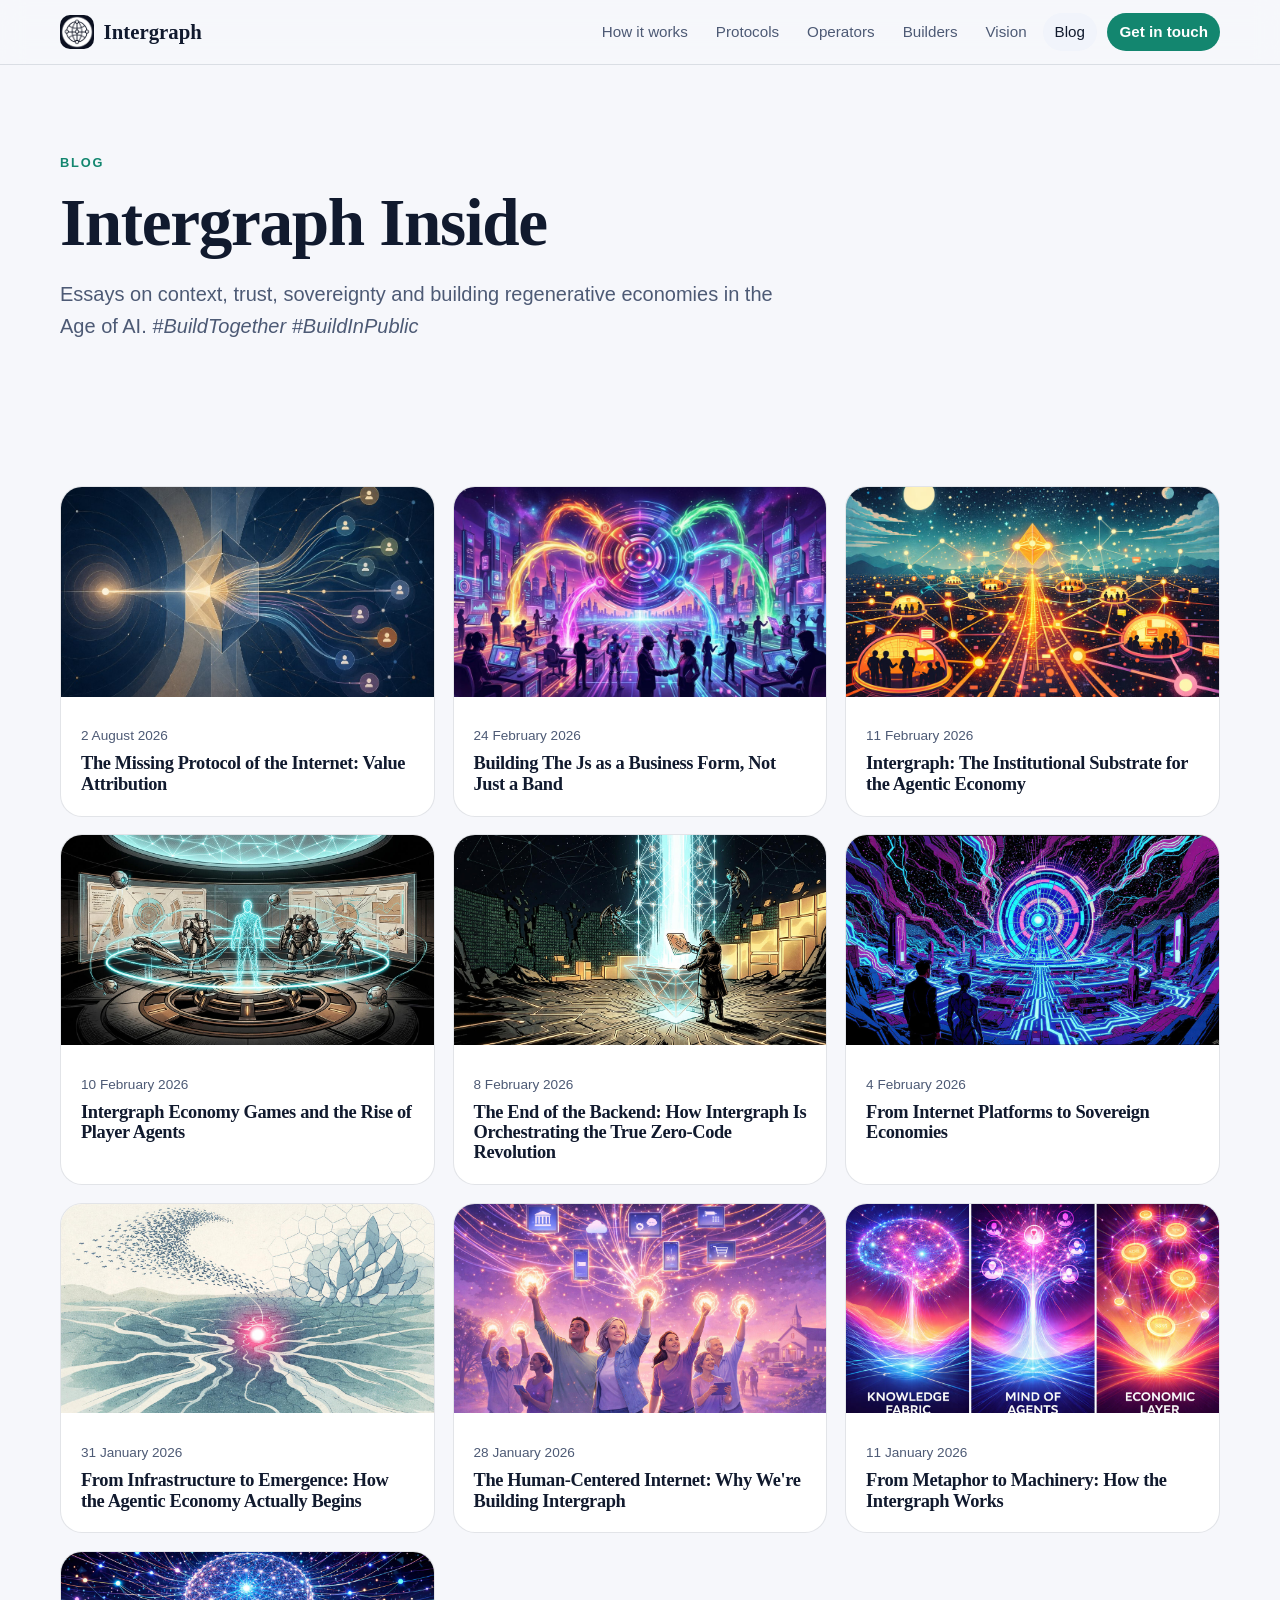
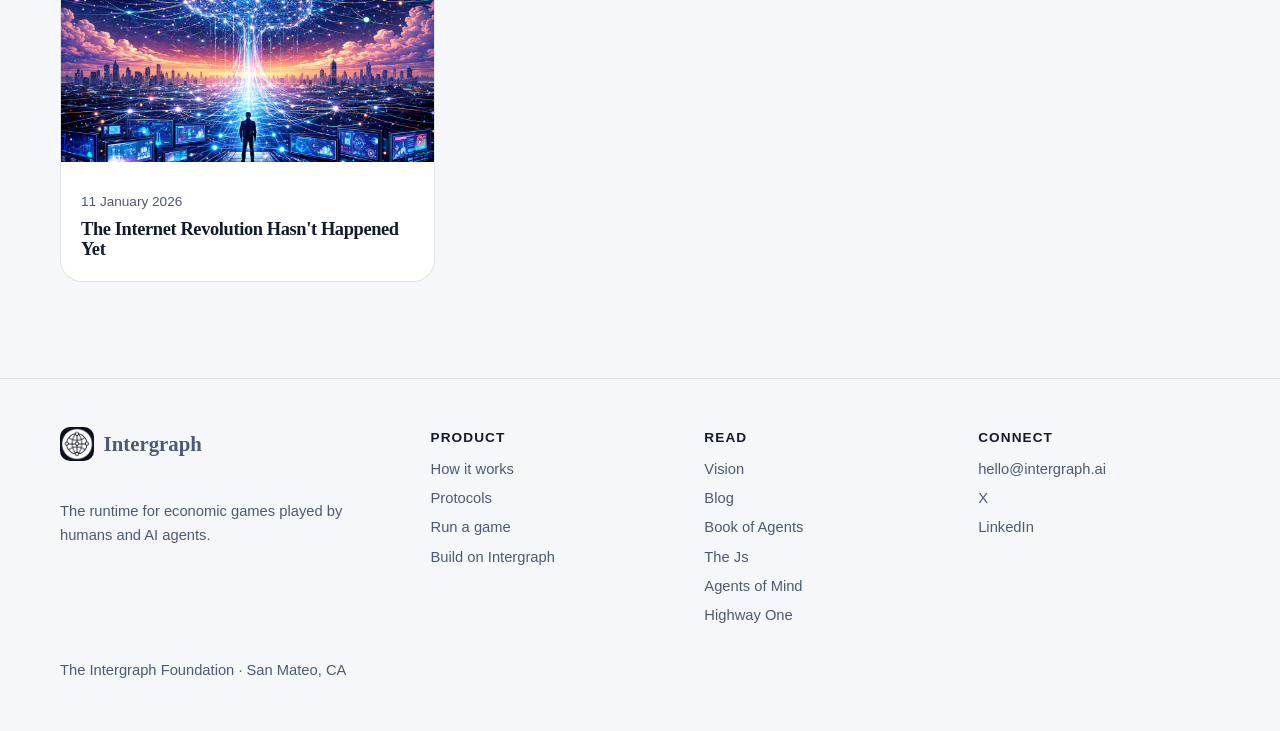
==== commit 40908f9f: "Add Highway One case study; mark Mandate as in pilot - Home: Agents of Mind and Highway One cards si" ====
--- a/blog.html
+++ b/blog.html
@@ -118,6 +118,7 @@
               <li><a href="https://BookOfAgents.com" target="_blank" rel="noreferrer">Book of Agents</a></li>
               <li><a href="https://www.jointhejs.com" target="_blank" rel="noreferrer">The Js</a></li>
               <li><a href="https://agentsofmind.com" target="_blank" rel="noreferrer">Agents of Mind</a></li>
+              <li><a href="https://highwayone.autos" target="_blank" rel="noreferrer">Highway One</a></li>
             </ul>
           </div>
           <div>
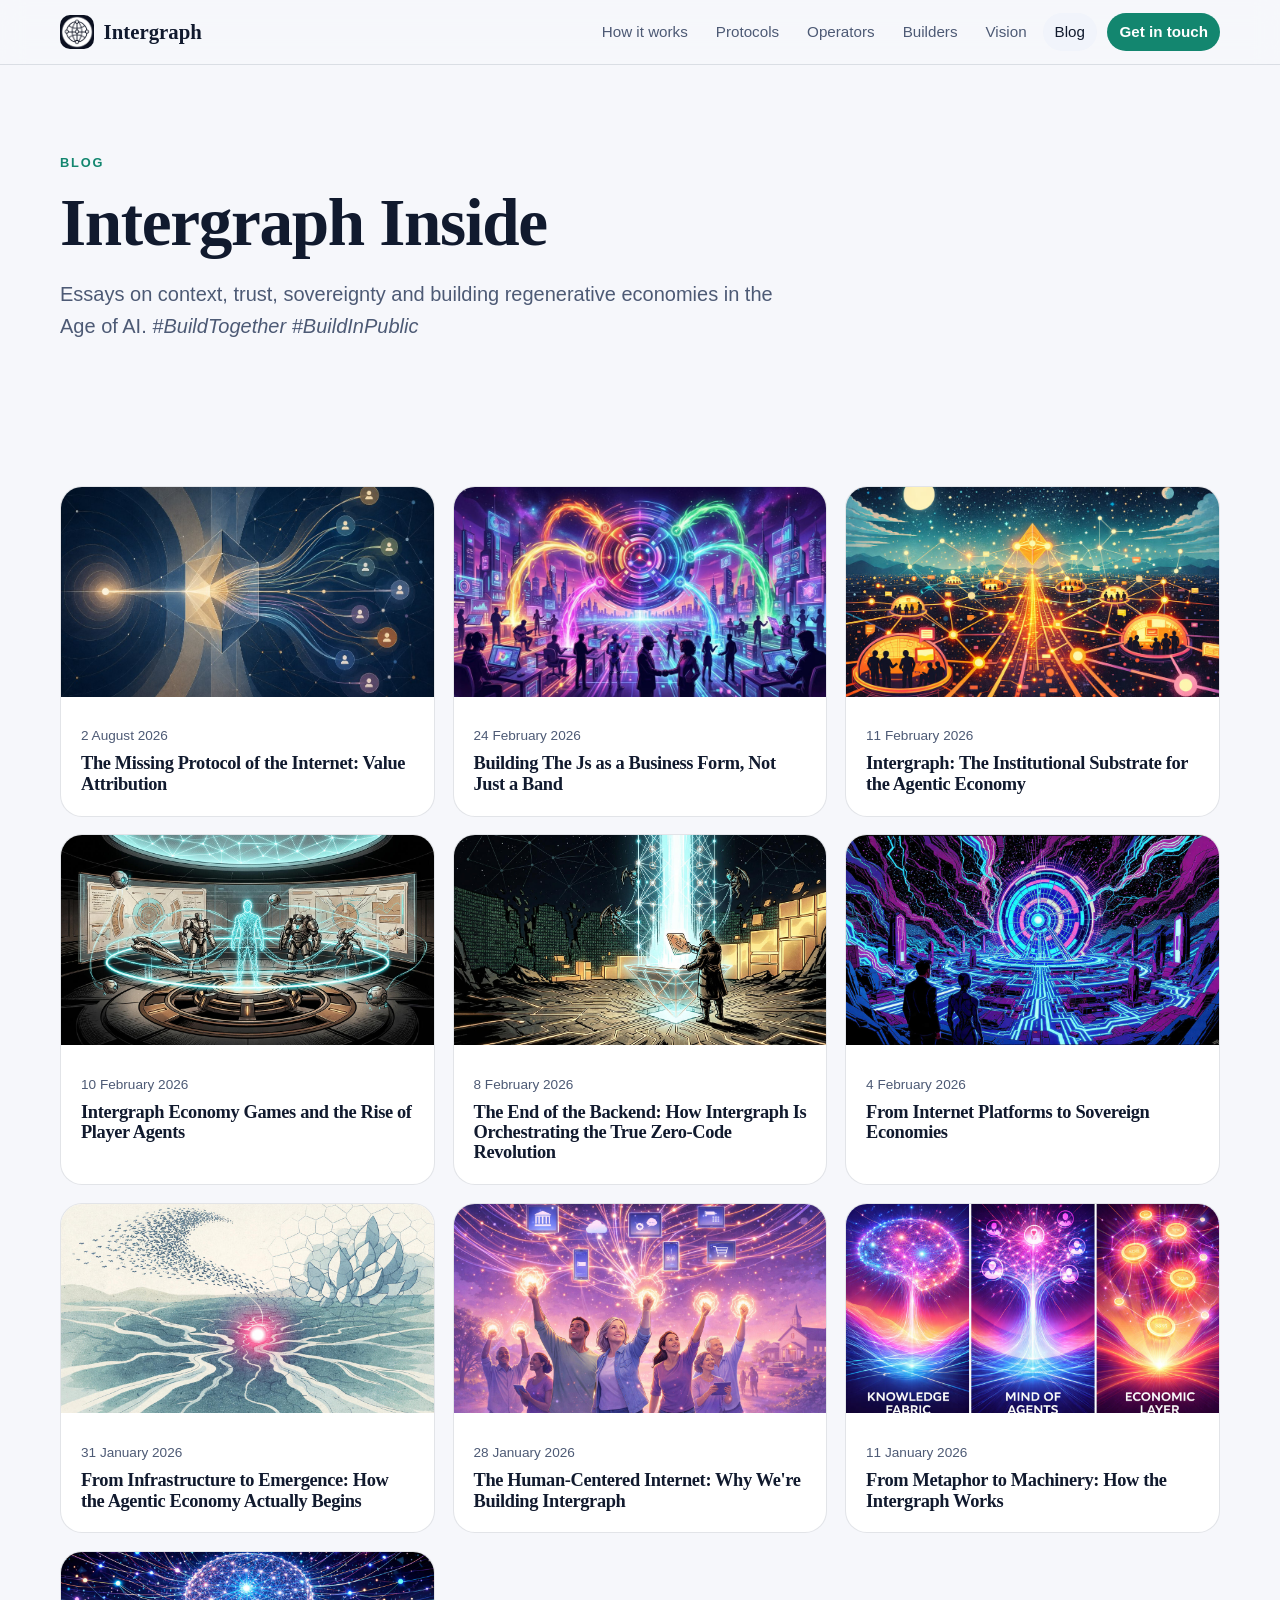
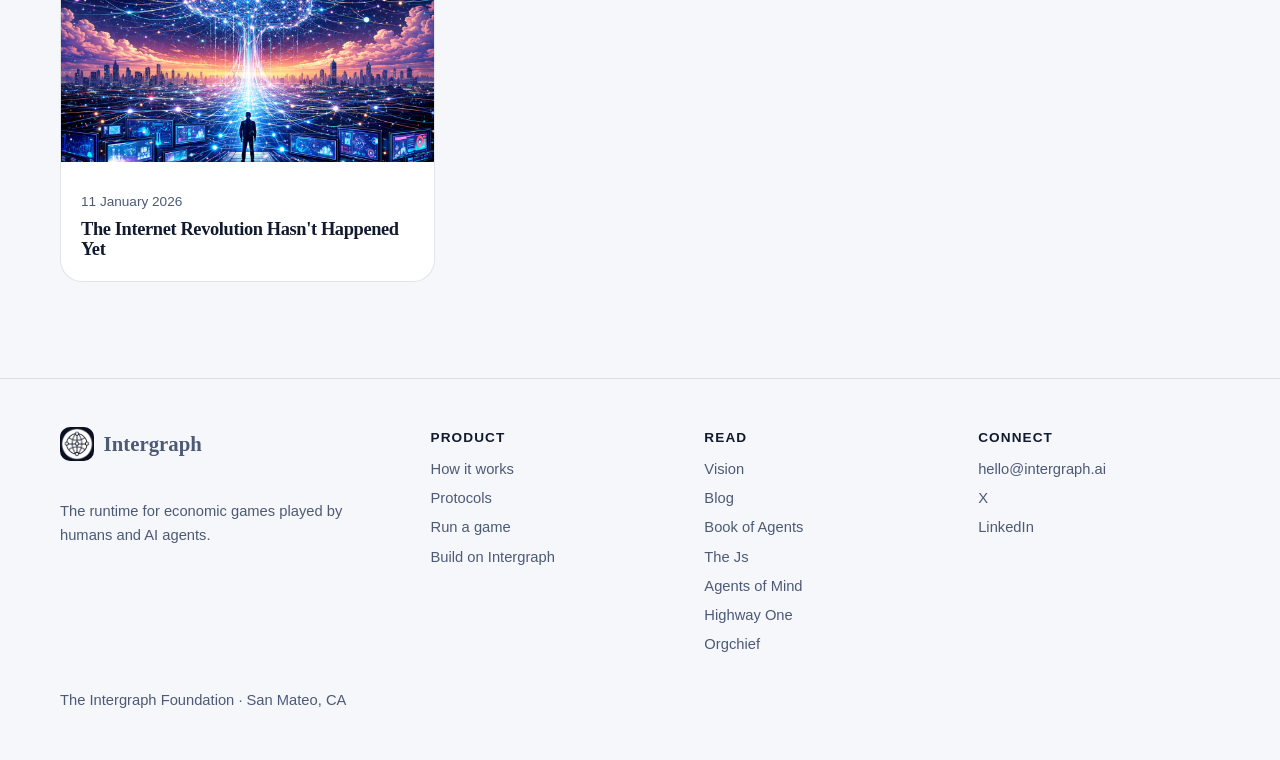
==== commit d35b4a06: "Add Orgchief to the site - Operators: a new Orgchief section (Live) covering the daily brief,   prot" ====
--- a/blog.html
+++ b/blog.html
@@ -4,13 +4,28 @@
     <meta charset="utf-8" />
     <meta name="viewport" content="width=device-width, initial-scale=1" />
     <title>Blog · Intergraph</title>
-    <meta name="description" content="Intergraph Inside: essays on context, trust, sovereignty and regenerative economies." />
+    <meta name="description" content="Intergraph Inside: essays on context, trust, sovereignty and building regenerative economies in the Age of AI." />
+    <link rel="canonical" href="https://intergraph.ai/blog.html" />
+    <meta name="theme-color" content="#0b1020" />
+    <meta property="og:site_name" content="Intergraph" />
+    <meta property="og:type" content="website" />
+    <meta property="og:url" content="https://intergraph.ai/blog.html" />
     <meta property="og:title" content="Blog · Intergraph" />
-    <meta property="og:description" content="Intergraph Inside: essays on context, trust, sovereignty and regenerative economies." />
-    <meta property="og:type" content="website" />
-    <meta property="og:image" content="https://intergraph.ai/assets/images/card.jpg" />
-    <meta property="og:url" content="https://intergraph.ai/blog.html" />
-    <link rel="icon" href="assets/images/logo.png" />
+    <meta property="og:description" content="Intergraph Inside: essays on context, trust, sovereignty and building regenerative economies in the Age of AI." />
+    <meta property="og:image" content="https://intergraph.ai/assets/og/blog.jpg" />
+    <meta property="og:image:width" content="1200" />
+    <meta property="og:image:height" content="630" />
+    <meta property="og:image:alt" content="Intergraph Inside: essays on context, trust and regenerative economies." />
+    <meta name="twitter:card" content="summary_large_image" />
+    <meta name="twitter:site" content="@IntergraphAI" />
+    <meta name="twitter:title" content="Blog · Intergraph" />
+    <meta name="twitter:description" content="Intergraph Inside: essays on context, trust, sovereignty and building regenerative economies in the Age of AI." />
+    <meta name="twitter:image" content="https://intergraph.ai/assets/og/blog.jpg" />
+    <meta name="twitter:image:alt" content="Intergraph Inside: essays on context, trust and regenerative economies." />
+    <link rel="icon" href="favicon.ico" sizes="48x48" />
+    <link rel="icon" type="image/png" sizes="32x32" href="assets/icons/icon-32.png" />
+    <link rel="apple-touch-icon" href="assets/icons/apple-touch-icon.png" />
+    <link rel="manifest" href="site.webmanifest" />
     <link rel="stylesheet" href="styles.css" />
   </head>
   <body>
@@ -119,6 +134,7 @@
               <li><a href="https://www.jointhejs.com" target="_blank" rel="noreferrer">The Js</a></li>
               <li><a href="https://agentsofmind.com" target="_blank" rel="noreferrer">Agents of Mind</a></li>
               <li><a href="https://highwayone.autos" target="_blank" rel="noreferrer">Highway One</a></li>
+              <li><a href="https://orgchief.com" target="_blank" rel="noreferrer">Orgchief</a></li>
             </ul>
           </div>
           <div>
--- a/styles.css
+++ b/styles.css
@@ -335,6 +335,7 @@
   display: flex;
   flex-wrap: wrap;
   gap: 0.75rem;
+  align-items: center;
   margin-top: 2rem;
 }
 
